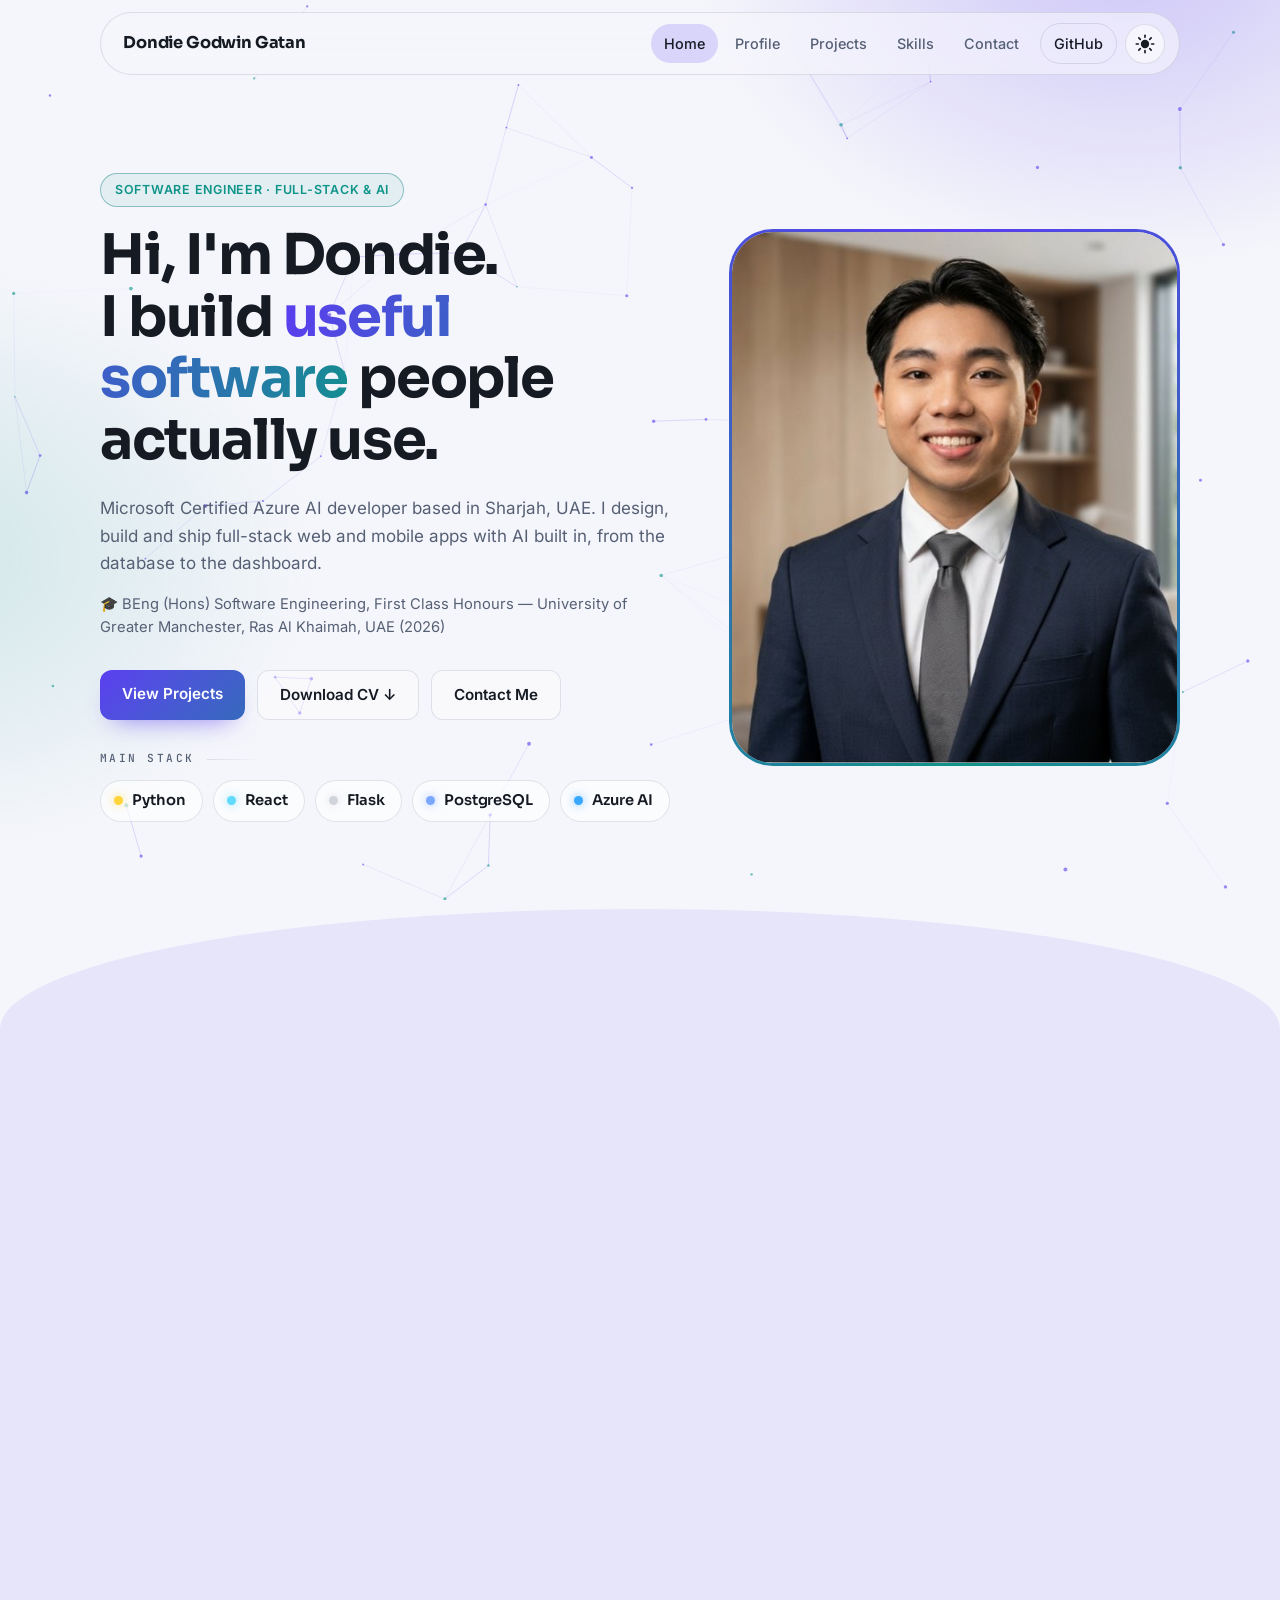
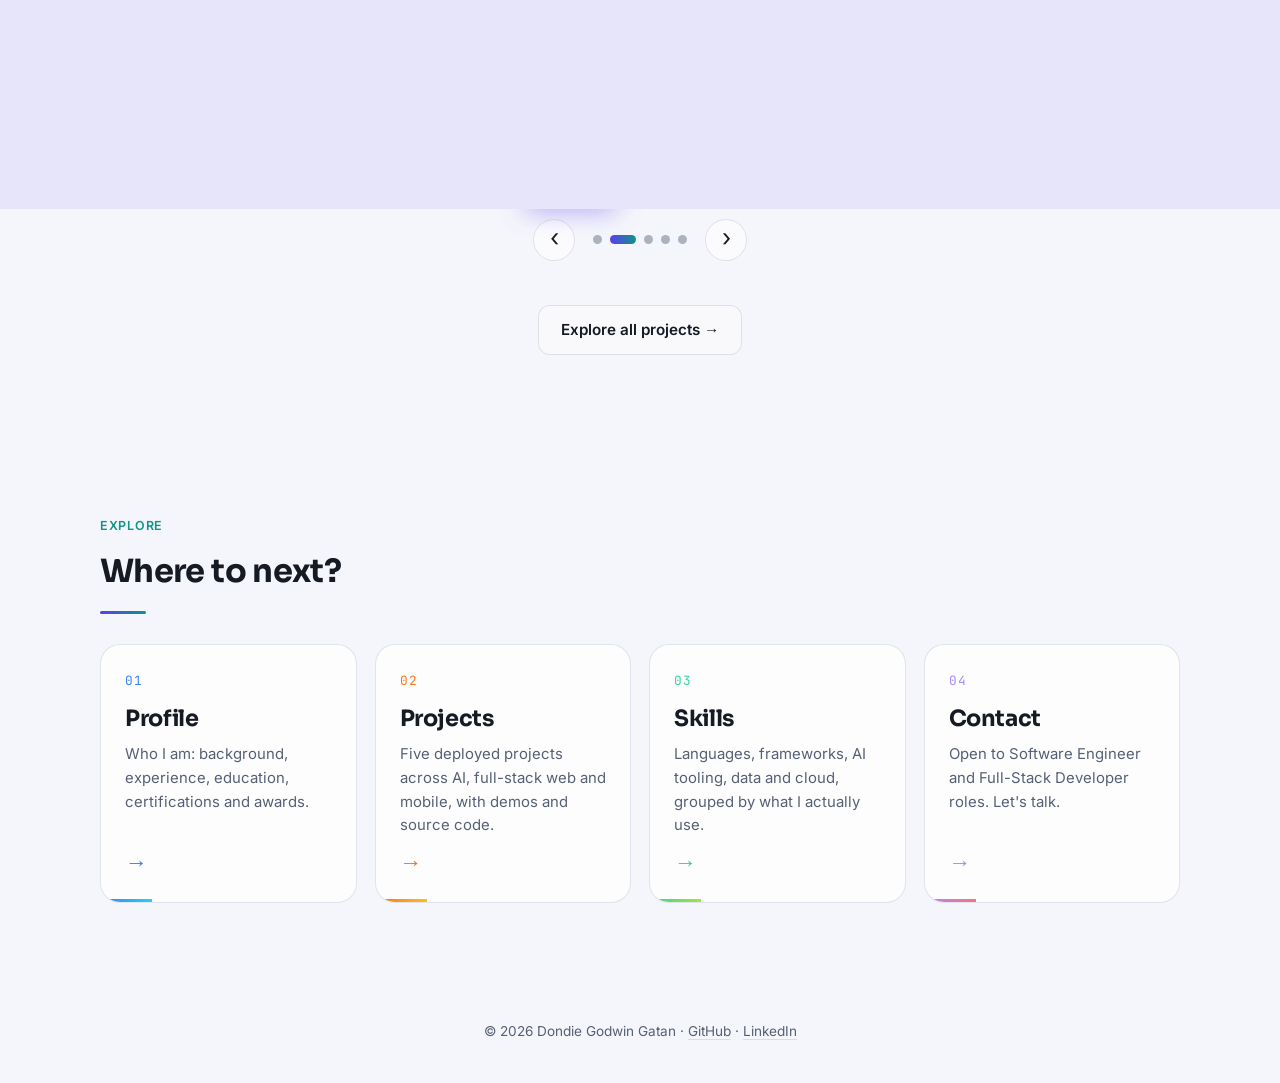
==== index.html @ b94d2c30 "Refresh the Floss Clinic card for the redesigned app New 10-shot gallery, cover and demo video from " ====
<!DOCTYPE html>
<html lang="en">
<head>
<meta charset="UTF-8">
<meta name="viewport" content="width=device-width, initial-scale=1.0">
<title>Dondie Godwin Gatan — Portfolio</title>
<meta name="description" content="Software engineering portfolio of Dondie Godwin Gatan — full-stack development and applied AI projects (Flask, React, Azure AI).">
<meta property="og:title" content="Dondie Godwin Gatan — Portfolio">
<meta property="og:description" content="Software engineering portfolio of Dondie Godwin Gatan — full-stack development and applied AI projects (Flask, React, Azure AI).">
<meta property="og:type" content="website">
<meta property="og:url" content="https://dondiegatan.github.io/dondiegatan-portfolio/">
<meta property="og:image" content="https://dondiegatan.github.io/dondiegatan-portfolio/assets/og-image.png?v=2">
<meta property="og:image:width" content="1200">
<meta property="og:image:height" content="630">
<meta name="twitter:card" content="summary_large_image">
<meta name="twitter:title" content="Dondie Godwin Gatan — Portfolio">
<meta name="twitter:description" content="Software engineering portfolio of Dondie Godwin Gatan — full-stack development and applied AI projects (Flask, React, Azure AI).">
<meta name="twitter:image" content="https://dondiegatan.github.io/dondiegatan-portfolio/assets/og-image.png?v=2">
<script>(function(){var d=document.documentElement,t=null;try{t=localStorage.getItem('theme')}catch(e){}if(t!=='light'&&t!=='dark')t=null;if(t)d.setAttribute('data-theme',t);d.setAttribute('data-theme-effective',t||(window.matchMedia&&matchMedia('(prefers-color-scheme: light)').matches?'light':'dark'))})();</script>
<link rel="icon" href="data:image/svg+xml,<svg xmlns=%22http://www.w3.org/2000/svg%22 viewBox=%220 0 100 100%22><text y=%22.9em%22 font-size=%2290%22>👨‍💻</text></svg>">
<link rel="preload" href="assets/fonts/sora.woff2" as="font" type="font/woff2" crossorigin>
<link rel="preload" href="assets/fonts/inter.woff2" as="font" type="font/woff2" crossorigin>
<link rel="stylesheet" href="style.css">
<noscript><style>.loader,.curtain{display:none!important}.rise,.reveal{opacity:1!important;transform:none!important}</style></noscript>
</head>
<body data-page="home">
<a class="skip" href="#main">Skip to content</a>
<div class="loader" data-style="strips" aria-hidden="true"><div class="loader-panels"><i style="--d:0"></i><i style="--d:1"></i><i style="--d:2"></i><i style="--d:3"></i><i style="--d:4"></i><i style="--d:5"></i></div><div class="loader-inner"><svg class="loader-mark" viewBox="0 0 120 120" aria-hidden="true"><circle class="ring" cx="60" cy="60" r="52"/><circle class="ring2" cx="60" cy="60" r="40"/><text x="60" y="72" text-anchor="middle">DG</text></svg><div class="loader-label">Welcome</div><div class="loader-bar"><i></i></div></div></div>
<div class="curtain" aria-hidden="true"></div>
<canvas id="bg" aria-hidden="true"></canvas>
<div class="bg-glow" aria-hidden="true"></div>
<div class="spotlight" aria-hidden="true"></div>
<div class="scroll-progress" id="scrollProgress"></div>

<header class="nav">
  <div class="nav-inner">
    <a href="index.html" class="nav-brand">Dondie Godwin Gatan</a>
    <nav class="nav-links" aria-label="Main">
      <a href="index.html" aria-current="page">Home</a>
      <a href="about.html">Profile</a>
      <a href="projects.html">Projects</a>
      <a href="skills.html">Skills</a>
      <a href="contact.html">Contact</a>
      <a href="https://github.com/DondieGatan" target="_blank" rel="noopener" class="nav-cta">GitHub</a>
    </nav>
    <button class="theme-toggle" id="themeToggle" type="button" aria-label="Switch to light theme" title="Switch theme">
      <svg viewBox="0 0 24 24" aria-hidden="true" focusable="false">
        <defs><mask id="tgMask"><rect width="24" height="24" fill="#fff"/><circle class="bite" cx="17.5" cy="6.5" r="6" fill="#000"/></mask></defs>
        <circle class="core" cx="12" cy="12" r="5" fill="currentColor" mask="url(#tgMask)"/>
        <g class="rays" stroke="currentColor" stroke-width="2" stroke-linecap="round">
          <line x1="12" y1="1.5" x2="12" y2="4" transform="rotate(0 12 12)"/><line x1="12" y1="1.5" x2="12" y2="4" transform="rotate(45 12 12)"/>
          <line x1="12" y1="1.5" x2="12" y2="4" transform="rotate(90 12 12)"/><line x1="12" y1="1.5" x2="12" y2="4" transform="rotate(135 12 12)"/>
          <line x1="12" y1="1.5" x2="12" y2="4" transform="rotate(180 12 12)"/><line x1="12" y1="1.5" x2="12" y2="4" transform="rotate(225 12 12)"/>
          <line x1="12" y1="1.5" x2="12" y2="4" transform="rotate(270 12 12)"/><line x1="12" y1="1.5" x2="12" y2="4" transform="rotate(315 12 12)"/>
        </g>
      </svg>
    </button>
  </div>
</header>

<main id="main">
  <section class="hero">
    <div class="hero-inner hero-grid">
      <div class="hero-copy">
        <p class="eyebrow rise" style="--i:0">Software Engineer · Full-Stack &amp; AI</p>
        <h1 class="rise" style="--i:1">Hi, I'm Dondie.<br>I build <span class="grad">useful software</span> people actually use.</h1>
        <p class="hero-sub rise" style="--i:2">
          Microsoft Certified Azure AI developer based in Sharjah, UAE. I design, build and ship
          full-stack web and mobile apps with AI built in, from the database to the dashboard.
        </p>
        <p class="hero-education rise" style="--i:3">🎓 BEng (Hons) Software Engineering, First Class Honours — University of Greater Manchester, Ras Al Khaimah, UAE (2026)</p>
        <div class="hero-actions rise" style="--i:4">
          <a href="projects.html" class="btn btn-primary">View Projects</a>
          <a href="assets/Dondie_Godwin_Gatan_CV.pdf" target="_blank" rel="noopener" class="btn btn-ghost">Download CV ↓</a>
          <a href="contact.html" class="btn btn-ghost">Contact Me</a>
        </div>
        <div class="stack-block rise" style="--i:5">
          <p class="stack-kicker">Main stack</p>
          <ul class="stack-line" aria-label="Main technologies">
            <li style="--dot:#ffd43b"><i aria-hidden="true"></i>Python</li>
            <li style="--dot:#61dafb"><i aria-hidden="true"></i>React</li>
            <li style="--dot:#d1d5db"><i aria-hidden="true"></i>Flask</li>
            <li style="--dot:#7aa7ff"><i aria-hidden="true"></i>PostgreSQL</li>
            <li style="--dot:#38a8ff"><i aria-hidden="true"></i>Azure AI</li>
          </ul>
        </div>
      </div>

      <div class="portrait rise" style="--i:2">
        <div class="portrait-ring" aria-hidden="true"></div>
        <div class="portrait-photo"><img src="assets/profile.jpg" alt="Portrait of Dondie Godwin Gatan" width="600" height="600" decoding="async" fetchpriority="high"></div>
      </div>
    </div>
  </section>

  <section class="showcase" aria-labelledby="showcase-h">
    <div class="showcase-head">
      <p class="section-eyebrow reveal">Selected work</p>
      <h2 class="showcase-title reveal" id="showcase-h">Five deployed projects. <span class="grad">Real data, real deploys.</span></h2>
      <p class="showcase-sub reveal">Drag or swipe through them. Mori Matcha and Floss Clinic are live; the others have demo videos while their free hosting resets (back around November 1).</p>
    </div>

    <div class="carousel reveal" id="carousel" role="region" aria-roledescription="carousel" aria-label="Featured projects">
      <div class="car-stage" tabindex="0" aria-label="Project carousel. Use the left and right arrow keys, or drag, to change project.">
        <a class="slide" href="projects.html#floss-clinic" data-id="floss-clinic" data-title="Floss Clinic" data-sub="Dental clinic platform with real conflict-safe booking, a grounded RAG chatbot and an AI booking assistant" data-live="https://floss-beta.vercel.app" draggable="false" aria-label="Floss Clinic">
          <img class="fimg" src="assets/covers/floss-clinic-760.webp" srcset="assets/covers/floss-clinic-760.webp 760w, assets/covers/floss-clinic.webp 1200w" sizes="(max-width: 640px) 84vw, (max-width: 900px) 520px, 640px" alt="Floss Clinic project cover" width="1200" height="750" draggable="false" loading="eager">
        </a>
        <a class="slide" href="projects.html#mori-matcha" data-id="mori-matcha" data-title="Mori Matcha" data-sub="Live cafe website with a real ordering and admin backend" data-live="https://mori-matcha-inky.vercel.app" draggable="false" aria-label="Mori Matcha">
          <img class="fimg" src="assets/covers/mori-matcha-760.webp" srcset="assets/covers/mori-matcha-760.webp 760w, assets/covers/mori-matcha.webp 1200w" sizes="(max-width: 640px) 84vw, (max-width: 900px) 520px, 640px" alt="Mori Matcha project cover" width="1200" height="750" draggable="false" loading="eager">
        </a>
        <a class="slide" href="projects.html#resume-analyser" data-id="resume-analyser" data-paused="1" data-title="Smart Resume Analyser" data-sub="AI-assisted resume scoring, feedback, and job-matching platform" data-live="https://smart-resume-analyser-z09z.onrender.com" draggable="false" aria-label="Smart Resume Analyser">
          <img class="fimg" src="assets/covers/resume-analyser-760.webp" srcset="assets/covers/resume-analyser-760.webp 760w, assets/covers/resume-analyser.webp 1200w" sizes="(max-width: 640px) 84vw, (max-width: 900px) 520px, 640px" alt="Smart Resume Analyser project cover" width="1200" height="750" draggable="false" loading="eager">
        </a>
        <a class="slide" href="projects.html#library-management" data-id="library-management" data-paused="1" data-title="Library Management System" data-sub="Role-based library app with auth, search, and CI-tested code" data-live="https://library-management-system-s4ys.onrender.com" draggable="false" aria-label="Library Management System">
          <img class="fimg" src="assets/covers/library-management-760.webp" srcset="assets/covers/library-management-760.webp 760w, assets/covers/library-management.webp 1200w" sizes="(max-width: 640px) 84vw, (max-width: 900px) 520px, 640px" alt="Library Management System project cover" width="1200" height="750" draggable="false" loading="lazy">
        </a>
        <a class="slide" href="projects.html#expense-tracker" data-id="expense-tracker" data-paused="1" data-title="Expense Tracker" data-sub="Flask REST API + React Native (TypeScript) app, deployed to Android and the web" data-live="https://expense-tracker-web-rosy.vercel.app" draggable="false" aria-label="Expense Tracker">
          <img class="fimg" src="assets/covers/expense-tracker-760.webp" srcset="assets/covers/expense-tracker-760.webp 760w, assets/covers/expense-tracker.webp 1200w" sizes="(max-width: 640px) 84vw, (max-width: 900px) 520px, 640px" alt="Expense Tracker project cover" width="1200" height="750" draggable="false" loading="lazy">
        </a>
      </div>
      <div class="car-caption" aria-live="polite">
        <p class="cap-live"><i class="dot" aria-hidden="true"></i>Live project</p>
        <h3 class="cap-title">Mori Matcha</h3>
        <p class="cap-sub"></p>
        <div class="cap-actions">
          <a class="btn btn-primary btn-small cap-demo" href="#" target="_blank" rel="noopener">Live Demo ↗</a>
          <a class="btn btn-small cap-more" href="projects.html">Project details</a>
        </div>
      </div>
      <div class="car-ctl">
        <button class="car-btn car-prev" type="button" aria-label="Previous project">‹</button>
        <div class="car-dots">
          <button class="car-dot" type="button" aria-label="Show Floss Clinic"></button>
          <button class="car-dot" type="button" aria-label="Show Mori Matcha"></button>
          <button class="car-dot" type="button" aria-label="Show Smart Resume Analyser"></button>
          <button class="car-dot" type="button" aria-label="Show Library Management System"></button>
          <button class="car-dot" type="button" aria-label="Show Expense Tracker"></button>
        </div>
        <button class="car-btn car-next" type="button" aria-label="Next project">›</button>
      </div>
    </div>

    <div class="showcase-cta reveal"><a href="projects.html" class="btn btn-ghost">Explore all projects →</a></div>
  </section>

  <section class="section">
    <div class="section-inner">
      <p class="section-eyebrow reveal">Explore</p>
      <h2 class="section-title reveal">Where to next?</h2>
      <div class="explore-grid">
        <a class="explore-card reveal" href="about.html" style="--c1:#3b82f6;--c2:#22d3ee">
          <span class="explore-no">01</span>
          <h3>Profile</h3>
          <p>Who I am: background, experience, education, certifications and awards.</p>
          <span class="explore-arrow" aria-hidden="true">→</span>
        </a>
        <a class="explore-card reveal" href="projects.html" style="--c1:#f97316;--c2:#fbbf24">
          <span class="explore-no">02</span>
          <h3>Projects</h3>
          <p>Five deployed projects across AI, full-stack web and mobile, with demos and source code.</p>
          <span class="explore-arrow" aria-hidden="true">→</span>
        </a>
        <a class="explore-card reveal" href="skills.html" style="--c1:#34d399;--c2:#a3e635">
          <span class="explore-no">03</span>
          <h3>Skills</h3>
          <p>Languages, frameworks, AI tooling, data and cloud, grouped by what I actually use.</p>
          <span class="explore-arrow" aria-hidden="true">→</span>
        </a>
        <a class="explore-card reveal" href="contact.html" style="--c1:#a78bfa;--c2:#fb7185">
          <span class="explore-no">04</span>
          <h3>Contact</h3>
          <p>Open to Software Engineer and Full-Stack Developer roles. Let's talk.</p>
          <span class="explore-arrow" aria-hidden="true">→</span>
        </a>
      </div>
    </div>
  </section>
</main>

<footer class="footer">
  <p>&copy; 2026 Dondie Godwin Gatan &middot; <a href="https://github.com/DondieGatan" target="_blank" rel="noopener">GitHub</a> &middot; <a href="https://www.linkedin.com/in/dondie-godwin-gatan" target="_blank" rel="noopener">LinkedIn</a></p>
</footer>
<div class="toast" id="toast" role="status" aria-live="polite"></div>
<script src="site.js" defer></script>
</body>
</html>
---- style.css ----
/* Self-hosted fonts (Latin subset, variable weights): no render-blocking third-party request */
@font-face {
  font-family: 'Inter';
  font-style: normal;
  font-weight: 400 700;
  font-display: swap;
  src: url('assets/fonts/inter.woff2') format('woff2');
  unicode-range: U+0000-00FF, U+0131, U+0152-0153, U+02BB-02BC, U+02C6, U+02DA, U+02DC, U+0304, U+0308, U+0329, U+2000-206F, U+20AC, U+2122, U+2191, U+2193, U+2212, U+2215, U+FEFF, U+FFFD;
}
@font-face {
  font-family: 'JetBrains Mono';
  font-style: normal;
  font-weight: 400 700;
  font-display: swap;
  src: url('assets/fonts/jetbrains-mono.woff2') format('woff2');
  unicode-range: U+0000-00FF, U+0131, U+0152-0153, U+02BB-02BC, U+02C6, U+02DA, U+02DC, U+0304, U+0308, U+0329, U+2000-206F, U+20AC, U+2122, U+2191, U+2193, U+2212, U+2215, U+FEFF, U+FFFD;
}
@font-face {
  font-family: 'Playfair Display';
  font-style: italic;
  font-weight: 500 600;
  font-display: swap;
  src: url('assets/fonts/playfair-italic.woff2') format('woff2');
  unicode-range: U+0000-00FF, U+0131, U+0152-0153, U+02BB-02BC, U+02C6, U+02DA, U+02DC, U+0304, U+0308, U+0329, U+2000-206F, U+20AC, U+2122, U+2191, U+2193, U+2212, U+2215, U+FEFF, U+FFFD;
}
@font-face {
  font-family: 'Playfair Display';
  font-style: normal;
  font-weight: 500 600;
  font-display: swap;
  src: url('assets/fonts/playfair.woff2') format('woff2');
  unicode-range: U+0000-00FF, U+0131, U+0152-0153, U+02BB-02BC, U+02C6, U+02DA, U+02DC, U+0304, U+0308, U+0329, U+2000-206F, U+20AC, U+2122, U+2191, U+2193, U+2212, U+2215, U+FEFF, U+FFFD;
}
@font-face {
  font-family: 'Sora';
  font-style: normal;
  font-weight: 600 800;
  font-display: swap;
  src: url('assets/fonts/sora.woff2') format('woff2');
  unicode-range: U+0000-00FF, U+0131, U+0152-0153, U+02BB-02BC, U+02C6, U+02DA, U+02DC, U+0304, U+0308, U+0329, U+2000-206F, U+20AC, U+2122, U+2191, U+2193, U+2212, U+2215, U+FEFF, U+FFFD;
}

/* =========================================================
   Base tokens (each page overrides the accent via body[data-page])
   ========================================================= */
:root {
  --bg: #080b12;
  --bg-alt: #0c111b;
  --surface: rgba(18, 24, 36, 0.72);
  --surface-solid: #121824;
  --border: rgba(120, 140, 180, 0.18);
  --text: #eaeef7;
  --text-muted: #9aa6bd;
  --accent: #7c6cf6;
  --accent-2: #4fd1c5;
  --radius: 18px;
  --max-width: 1080px;
  --font-body: 'Inter', -apple-system, BlinkMacSystemFont, "Segoe UI", Roboto, Helvetica, Arial, sans-serif;
  --font-heading: 'Sora', var(--font-body);
  --font-serif: 'Playfair Display', Georgia, 'Times New Roman', serif;
  --font-mono: 'JetBrains Mono', ui-monospace, SFMono-Regular, Menlo, Consolas, monospace;
  --shadow-color: rgba(4, 6, 12, 0.6);
  --shadow-sm: 0 8px 20px -12px var(--shadow-color);
  --shadow-lg: 0 28px 56px -28px var(--shadow-color);
  --mx: 50vw;
  --my: 30vh;
  --loader-bg: color-mix(in srgb, var(--accent) 9%, var(--bg));
}

/* Light theme: follows the system unless the visitor picked a theme with the toggle */
@media (prefers-color-scheme: light) {
  :root:not([data-theme="dark"]) {
    --bg: #f5f6fb;
    --bg-alt: #ffffff;
    --surface: rgba(255, 255, 255, 0.78);
    --surface-solid: #ffffff;
    --border: rgba(60, 70, 110, 0.14);
    --text: #161a23;
    --text-muted: #566075;
    --accent: #5b3df0;
    --accent-2: #0e9488;
    --shadow-color: rgba(30, 34, 70, 0.16);
  }
}
:root[data-theme="light"] {
  --bg: #f5f6fb;
  --bg-alt: #ffffff;
  --surface: rgba(255, 255, 255, 0.78);
  --surface-solid: #ffffff;
  --border: rgba(60, 70, 110, 0.14);
  --text: #161a23;
  --text-muted: #566075;
  --accent: #5b3df0;
  --accent-2: #0e9488;
  --shadow-color: rgba(30, 34, 70, 0.16);
}
:root[data-theme="dark"] { color-scheme: dark; }
:root[data-theme="light"] { color-scheme: light; }

/* ---- Page themes: every page has its own palette ---- */
body[data-page="home"] { --accent: #7c6cf6; --accent-2: #4fd1c5; }

body[data-page="profile"] { --bg: #060a14; --bg-alt: #0a1020; --surface-solid: #0e1626; --accent: #3b82f6; --accent-2: #22d3ee; }
body[data-page="projects"] { --bg: #0d0906; --bg-alt: #140e09; --surface-solid: #1c140d; --surface: rgba(32, 22, 14, 0.74); --accent: #f97316; --accent-2: #fbbf24; }
body[data-page="skills"] { --bg: #06110e; --bg-alt: #09160f; --surface-solid: #0c1a14; --accent: #34d399; --accent-2: #a3e635; }
body[data-page="contact"] { --bg: #0c0a15; --bg-alt: #110d1d; --surface-solid: #161024; --accent: #a78bfa; --accent-2: #fb7185; }

@media (prefers-color-scheme: light) {
  :root:not([data-theme="dark"]) body[data-page="home"] { --accent: #5b3df0; --accent-2: #0e9488; }
  :root:not([data-theme="dark"]) body[data-page="profile"] { --bg: #f2f6fd; --bg-alt: #ffffff; --surface: rgba(255, 255, 255, 0.78); --surface-solid: #ffffff; --accent: #2563eb; --accent-2: #0891b2; }
  :root:not([data-theme="dark"]) body[data-page="projects"] { --bg: #fff8f1; --bg-alt: #ffffff; --surface: rgba(255, 255, 255, 0.78); --surface-solid: #ffffff; --accent: #ea580c; --accent-2: #d97706; }
  :root:not([data-theme="dark"]) body[data-page="skills"] { --bg: #f1faf5; --bg-alt: #ffffff; --surface: rgba(255, 255, 255, 0.78); --surface-solid: #ffffff; --accent: #059669; --accent-2: #65a30d; }
  :root:not([data-theme="dark"]) body[data-page="contact"] { --bg: #f7f4fd; --bg-alt: #ffffff; --surface: rgba(255, 255, 255, 0.78); --surface-solid: #ffffff; --accent: #7c3aed; --accent-2: #e11d48; }
}
:root[data-theme="light"] body[data-page="home"] { --accent: #5b3df0; --accent-2: #0e9488; }
:root[data-theme="light"] body[data-page="profile"] { --bg: #f2f6fd; --bg-alt: #ffffff; --surface: rgba(255, 255, 255, 0.78); --surface-solid: #ffffff; --accent: #2563eb; --accent-2: #0891b2; }
:root[data-theme="light"] body[data-page="projects"] { --bg: #fff8f1; --bg-alt: #ffffff; --surface: rgba(255, 255, 255, 0.78); --surface-solid: #ffffff; --accent: #ea580c; --accent-2: #d97706; }
:root[data-theme="light"] body[data-page="skills"] { --bg: #f1faf5; --bg-alt: #ffffff; --surface: rgba(255, 255, 255, 0.78); --surface-solid: #ffffff; --accent: #059669; --accent-2: #65a30d; }
:root[data-theme="light"] body[data-page="contact"] { --bg: #f7f4fd; --bg-alt: #ffffff; --surface: rgba(255, 255, 255, 0.78); --surface-solid: #ffffff; --accent: #7c3aed; --accent-2: #e11d48; }

* { box-sizing: border-box; }
html { scroll-behavior: smooth; scroll-padding-top: 90px; }

body {
  margin: 0;
  background: var(--bg);
  color: var(--text);
  font-family: var(--font-body);
  line-height: 1.6;
  overflow-x: hidden;
}

h1, h2, h3, h4, .nav-brand { font-family: var(--font-heading); }
a { color: inherit; }
img { max-width: 100%; display: block; }
::selection { background: color-mix(in srgb, var(--accent) 40%, transparent); }
:focus-visible { outline: 2px solid var(--accent-2); outline-offset: 3px; border-radius: 6px; }

.sr-only { position: absolute; width: 1px; height: 1px; margin: -1px; padding: 0; overflow: hidden; clip: rect(0, 0, 0, 0); white-space: nowrap; border: 0; }

.skip {
  position: fixed; left: 12px; top: -60px; z-index: 200;
  padding: 8px 14px; border-radius: 8px; background: var(--accent); color: #fff; text-decoration: none;
  transition: top 0.2s ease;
}
.skip:focus { top: 12px; }

/* =========================================================
   Loading animation (pure CSS, auto-hides even without JS)
   ========================================================= */
.loader { position: fixed; inset: 0; z-index: 100; pointer-events: none; animation: loaderGone 0s linear 1.9s forwards; }
@keyframes loaderGone { to { visibility: hidden; } }

.loader-inner {
  position: absolute; inset: 0; z-index: 3;
  display: flex; flex-direction: column; align-items: center; justify-content: center; gap: 20px;
  animation: innerOut 0.3s ease 0.75s forwards;
}
@keyframes innerOut { to { opacity: 0; transform: scale(0.92); } }

.loader-mark { width: 104px; height: 104px; overflow: visible; }
.loader-mark circle { fill: none; stroke-linecap: round; }
.loader-mark .ring { stroke: var(--accent); stroke-width: 3; stroke-dasharray: 327; stroke-dashoffset: 327; transform-origin: 60px 60px; transform: rotate(-90deg); animation: ringDraw 0.7s cubic-bezier(.6, .1, .2, 1) 0.05s forwards; }
.loader-mark .ring2 { stroke: var(--accent-2); stroke-width: 2; opacity: 0.8; stroke-dasharray: 251; stroke-dashoffset: -251; transform-origin: 60px 60px; transform: rotate(-90deg); animation: ringDraw2 0.75s cubic-bezier(.6, .1, .2, 1) 0.1s forwards; }
.loader-mark text { fill: var(--text); font-family: var(--font-heading); font-weight: 700; font-size: 34px; letter-spacing: 0.02em; opacity: 0; animation: markIn 0.4s ease 0.25s forwards; }
@keyframes ringDraw { to { stroke-dashoffset: 0; } }
@keyframes ringDraw2 { to { stroke-dashoffset: 0; } }
@keyframes markIn { from { opacity: 0; transform: translateY(6px); } to { opacity: 1; transform: none; } }

.loader-label { font-weight: 600; font-size: 0.78rem; letter-spacing: 0.34em; text-transform: uppercase; color: var(--text-muted); opacity: 0; animation: markIn 0.4s ease 0.3s forwards; }
.loader-bar { width: 170px; height: 2px; border-radius: 2px; background: var(--border); overflow: hidden; }
.loader-bar i { display: block; height: 100%; width: 0; background: linear-gradient(90deg, var(--accent), var(--accent-2)); animation: barFill 0.7s cubic-bezier(.5, 0, .2, 1) 0.05s forwards; }
@keyframes barFill { to { width: 100%; } }

.loader-panels { position: absolute; inset: 0; display: flex; }
.loader-panels i { flex: 1; margin-right: -1px; background: var(--loader-bg); animation: stripUp 0.7s cubic-bezier(.7, 0, .2, 1) forwards; animation-delay: calc(0.75s + var(--d, 0) * 75ms); }
@keyframes stripUp { to { transform: translateY(-101%); } }

/* Home: strips lift from left to right */
/* Skills: strips lift from the centre outward (delays set in markup) */
/* Projects: horizontal shutters sliding in alternating directions */
.loader[data-style="shutters"] .loader-panels { flex-direction: column; }
.loader[data-style="shutters"] .loader-panels i { margin: 0 0 -1px; animation-name: shutterL; }
.loader[data-style="shutters"] .loader-panels i:nth-child(even) { animation-name: shutterR; }
@keyframes shutterL { to { transform: translateX(-101%); } }
@keyframes shutterR { to { transform: translateX(101%); } }

/* Profile: iris closing to the centre */
.loader-iris { position: absolute; inset: 0; background: var(--loader-bg); animation: iris 0.8s cubic-bezier(.7, 0, .2, 1) 0.75s forwards; }
@keyframes iris { from { clip-path: circle(150% at 50% 50%); } to { clip-path: circle(0% at 50% 50%); } }

/* Contact: curved curtain rising up */
.loader-curtain { position: absolute; inset: -6% 0 0 0; background: var(--loader-bg); border-radius: 0 0 50% 50% / 0 0 150px 150px; animation: curtainUp 0.8s cubic-bezier(.7, 0, .2, 1) 0.75s forwards; }
@keyframes curtainUp { to { transform: translateY(-125%); } }

/* Curtain used when leaving a page */
.curtain {
  position: fixed; inset: 0; z-index: 90; pointer-events: none;
  background: var(--loader-bg);
  transform: translateY(101%);
  transition: transform 0.45s cubic-bezier(.7, 0, .2, 1);
  border-radius: 50% 50% 0 0 / 120px 120px 0 0;
}
html.leaving .curtain { transform: none; pointer-events: all; border-radius: 0; }

/* Content entrance: begins once the loader has opened */
.rise { opacity: 0; transform: translateY(24px); }
html.loaded .rise { animation: rise 0.85s cubic-bezier(.2, .7, .2, 1) both; animation-delay: calc(var(--i, 0) * 90ms); }
@keyframes rise { from { opacity: 0; transform: translateY(24px); } to { opacity: 1; transform: none; } }

/* =========================================================
   Background layers
   ========================================================= */
#bg { position: fixed; inset: 0; width: 100%; height: 100%; z-index: 0; pointer-events: none; }

.bg-glow {
  position: fixed; inset: 0; z-index: 0; pointer-events: none;
  background:
    radial-gradient(620px 460px at 88% -6%, color-mix(in srgb, var(--accent) 26%, transparent), transparent 70%),
    radial-gradient(560px 420px at -6% 62%, color-mix(in srgb, var(--accent-2) 16%, transparent), transparent 70%);
  animation: drift 18s ease-in-out infinite alternate;
}
@keyframes drift { from { transform: translate3d(0, 0, 0) scale(1); } to { transform: translate3d(-24px, 18px, 0) scale(1.06); } }

/* Profile: slow aurora blobs instead of particles */
body[data-page="profile"] .bg-glow { animation: none; background: none; overflow: hidden; }
body[data-page="profile"] .bg-glow::before,
body[data-page="profile"] .bg-glow::after {
  content: ""; position: absolute; border-radius: 50%; filter: blur(70px); opacity: 0.55;
}
body[data-page="profile"] .bg-glow::before { width: 520px; height: 520px; left: -120px; top: 8%; background: color-mix(in srgb, var(--accent) 55%, transparent); animation: aurora1 20s ease-in-out infinite alternate; }
body[data-page="profile"] .bg-glow::after { width: 460px; height: 460px; right: -100px; top: 38%; background: color-mix(in srgb, var(--accent-2) 42%, transparent); animation: aurora2 24s ease-in-out infinite alternate; }
@keyframes aurora1 { from { transform: translate(0, 0) scale(1); } to { transform: translate(160px, 120px) scale(1.18); } }
@keyframes aurora2 { from { transform: translate(0, 0) scale(1); } to { transform: translate(-180px, -90px) scale(1.12); } }

.spotlight {
  position: fixed; inset: 0; z-index: 0; pointer-events: none; opacity: 0; transition: opacity 0.5s ease;
  background: radial-gradient(420px circle at var(--mx) var(--my), color-mix(in srgb, var(--accent) 16%, transparent), transparent 65%);
}
.has-pointer .spotlight { opacity: 1; }

.nav, main, .footer { position: relative; z-index: 1; }

.scroll-progress { position: fixed; top: 0; left: 0; height: 3px; width: 0%; background: linear-gradient(90deg, var(--accent), var(--accent-2)); z-index: 50; }

/* =========================================================
   Nav
   ========================================================= */
.nav { position: sticky; top: 12px; z-index: 20; padding: 0 16px; }

.nav-inner {
  max-width: var(--max-width); margin: 0 auto; padding: 10px 14px 10px 22px;
  display: flex; align-items: center; justify-content: space-between;
  border: 1px solid var(--border); border-radius: 999px;
  background: color-mix(in srgb, var(--bg) 62%, transparent);
  backdrop-filter: blur(14px) saturate(140%); -webkit-backdrop-filter: blur(14px) saturate(140%);
  transition: box-shadow 0.25s ease, border-color 0.25s ease;
}
.nav.scrolled .nav-inner { box-shadow: var(--shadow-sm); border-color: color-mix(in srgb, var(--accent) 28%, var(--border)); }
.nav-brand { font-weight: 700; text-decoration: none; font-size: 1.02rem; letter-spacing: -0.01em; }
.nav-links { display: flex; align-items: center; gap: 4px; margin-left: auto; }
.nav-links a {
  position: relative; text-decoration: none; color: var(--text-muted);
  font-size: 0.9rem; font-weight: 500; padding: 8px 13px; border-radius: 999px;
  transition: color 0.2s ease, background 0.2s ease;
}
.nav-links a:hover { color: var(--text); background: color-mix(in srgb, var(--accent) 12%, transparent); }
.nav-links a[aria-current="page"] { color: var(--text); background: color-mix(in srgb, var(--accent) 18%, transparent); }
.nav-links a.nav-cta { margin-left: 4px; border: 1px solid var(--border); color: var(--text); }
.nav-links a.nav-cta:hover { border-color: var(--accent); }

/* =========================================================
   Shared components
   ========================================================= */
.section { padding: 84px 24px; }
.section-alt { background: color-mix(in srgb, var(--bg-alt) 55%, transparent); border-top: 1px solid var(--border); border-bottom: 1px solid var(--border); }
.section-inner { max-width: var(--max-width); margin: 0 auto; }
.page-head { padding: 96px 24px 36px; }

.eyebrow {
  display: inline-block; color: var(--accent-2); font-weight: 600; letter-spacing: 0.06em; text-transform: uppercase;
  font-size: 0.78rem; margin: 0 0 18px; padding: 6px 14px;
  border: 1px solid color-mix(in srgb, var(--accent-2) 35%, var(--border)); border-radius: 999px;
  background: color-mix(in srgb, var(--accent-2) 8%, transparent);
}
.section-eyebrow { color: var(--accent-2); font-weight: 600; letter-spacing: 0.06em; text-transform: uppercase; font-size: 0.78rem; margin: 0 0 10px; }
.section-title { position: relative; font-size: clamp(1.5rem, 3vw, 2rem); letter-spacing: -0.02em; margin: 0 0 30px; padding-bottom: 16px; }
.section-title::after { content: ""; position: absolute; left: 0; bottom: 0; width: 46px; height: 3px; border-radius: 999px; background: linear-gradient(90deg, var(--accent), var(--accent-2)); transition: width 0.4s ease; }
.section-inner:hover .section-title::after { width: 84px; }

.page-title { font-size: clamp(2.3rem, 6vw, 4.2rem); line-height: 1.05; letter-spacing: -0.03em; margin: 0 0 18px; }
.page-lede { color: var(--text-muted); font-size: 1.1rem; max-width: 620px; margin: 0; }

.grad { background: linear-gradient(100deg, var(--accent), var(--accent-2), var(--accent)); background-size: 220% 100%; -webkit-background-clip: text; background-clip: text; color: transparent; animation: sheen 7s linear infinite; }
@keyframes sheen { to { background-position: -220% 0; } }

/* Scroll-reveal */
.reveal { opacity: 0; transform: translateY(26px); transition: opacity 0.7s ease, transform 0.7s cubic-bezier(.2, .7, .2, 1); }
.reveal.is-visible { opacity: 1; transform: none; }

/* Buttons */
.btn {
  position: relative; overflow: hidden; display: inline-block; padding: 12px 22px; border-radius: 12px;
  font-weight: 600; font-size: 0.95rem; text-decoration: none; cursor: pointer; font-family: inherit;
  transition: transform 0.2s ease, box-shadow 0.25s ease, border-color 0.2s ease, background 0.2s ease;
}
.btn::after { content: ""; position: absolute; top: 0; left: -70%; width: 45%; height: 100%; background: linear-gradient(100deg, transparent, rgba(255, 255, 255, 0.28), transparent); transform: skewX(-20deg); transition: left 0.6s ease; pointer-events: none; }
.btn:hover::after { left: 130%; }
.btn:hover { transform: translateY(-2px); }
.btn:active { transform: translateY(0); }
.btn-primary { background: linear-gradient(135deg, var(--accent), color-mix(in srgb, var(--accent) 50%, var(--accent-2))); color: #fff !important; border: 0; box-shadow: 0 12px 26px -14px color-mix(in srgb, var(--accent) 75%, transparent); }
.btn-primary:hover { box-shadow: 0 16px 34px -12px color-mix(in srgb, var(--accent) 90%, transparent); }
.btn-ghost { border: 1px solid var(--border); color: var(--text) !important; background: color-mix(in srgb, var(--surface-solid) 40%, transparent); }
.btn-ghost:hover { border-color: var(--accent); background: color-mix(in srgb, var(--accent) 10%, transparent); }
.btn-small { padding: 8px 16px; font-size: 0.85rem; border: 1px solid var(--border); color: var(--text) !important; border-radius: 10px; }
.btn-small:hover { border-color: var(--accent); }
.btn-small.btn-primary { border-color: transparent; }

/* Glow-on-hover surfaces */
.project, .skill-group, .stat, .explore-card, .link-card, .tl-card, .cert, .fact-card { --x: 50%; --y: 50%; position: relative; overflow: hidden; }
.project::before, .skill-group::before, .stat::before, .explore-card::before, .link-card::before, .tl-card::before, .cert::before, .fact-card::before {
  content: ""; position: absolute; inset: 0; border-radius: inherit; pointer-events: none; opacity: 0; transition: opacity 0.35s ease;
  background: radial-gradient(360px circle at var(--x) var(--y), color-mix(in srgb, var(--accent) 17%, transparent), transparent 60%);
}
.project:hover::before, .skill-group:hover::before, .stat:hover::before, .explore-card:hover::before, .link-card:hover::before, .tl-card:hover::before, .cert:hover::before, .fact-card:hover::before { opacity: 1; }

/* Footer */
.footer { text-align: center; padding: 34px 24px 40px; color: var(--text-muted); font-size: 0.85rem; }
.footer p { margin: 0 0 6px; }
.footer p:last-child { margin-bottom: 0; }
.footer a { text-decoration: none; border-bottom: 1px solid var(--border); }
.footer a:hover { color: var(--text); border-color: var(--accent); }
.footer-note { opacity: 0.7; font-size: 0.8rem; }

/* =========================================================
   HOME
   ========================================================= */
.hero { position: relative; padding: 110px 24px 70px; }
.hero-inner { max-width: var(--max-width); margin: 0 auto; }
.hero h1 { font-size: clamp(2.1rem, 5.2vw, 3.7rem); line-height: 1.1; letter-spacing: -0.025em; margin: 0 0 24px; max-width: 860px; }
.hero-sub { color: var(--text-muted); font-size: 1.06rem; max-width: 660px; margin: 0 0 16px; }
.hero-education { color: var(--text-muted); font-size: 0.92rem; max-width: 660px; margin: 0 0 30px; }
.hero-actions { display: flex; gap: 12px; flex-wrap: wrap; margin-bottom: 44px; }

.stats { list-style: none; margin: 0; padding: 0; display: grid; grid-template-columns: repeat(auto-fit, minmax(190px, 1fr)); gap: 14px; max-width: 760px; }
.stat { padding: 18px 20px; border: 1px solid var(--border); border-radius: 16px; background: var(--surface); display: flex; flex-direction: column; gap: 2px; transition: transform 0.3s ease, border-color 0.3s ease; }
.stat strong { font-family: var(--font-heading); font-size: 1.7rem; letter-spacing: -0.02em; line-height: 1.15; }
.stat span { color: var(--text-muted); font-size: 0.85rem; }
.stat:hover { transform: translateY(-4px); border-color: color-mix(in srgb, var(--accent) 45%, var(--border)); }

.explore-grid { display: grid; grid-template-columns: repeat(auto-fit, minmax(240px, 1fr)); gap: 18px; }
.explore-card {
  display: flex; flex-direction: column; gap: 6px; padding: 26px 24px 22px; min-height: 210px;
  text-decoration: none; border: 1px solid var(--border); border-radius: 20px; background: var(--surface);
  transition: transform 0.35s cubic-bezier(.2, .7, .2, 1), border-color 0.3s ease, box-shadow 0.3s ease;
}
.explore-card::after {
  content: ""; position: absolute; left: 0; right: 0; bottom: 0; height: 3px;
  background: linear-gradient(90deg, var(--c1), var(--c2)); transform: scaleX(0.2); transform-origin: left; transition: transform 0.45s ease;
}
.explore-card:hover { transform: translateY(-6px); border-color: color-mix(in srgb, var(--c1) 55%, var(--border)); box-shadow: var(--shadow-lg); }
.explore-card:hover::after { transform: scaleX(1); }
.explore-no { font-family: var(--font-mono); font-size: 0.8rem; color: var(--c1); letter-spacing: 0.1em; }
.explore-card h3 { margin: 4px 0 0; font-size: 1.4rem; letter-spacing: -0.015em; }
.explore-card p { margin: 0; color: var(--text-muted); font-size: 0.93rem; flex: 1; }
.explore-arrow { font-size: 1.4rem; color: var(--c1); transition: transform 0.3s ease; align-self: flex-start; }
.explore-card:hover .explore-arrow { transform: translateX(8px); }

/* =========================================================
   PROFILE  (warm, editorial)
   ========================================================= */
body[data-page="profile"] .page-title { font-family: var(--font-serif); font-weight: 600; letter-spacing: -0.02em; }
body[data-page="profile"] .page-title em { font-style: italic; color: var(--accent); }

.profile-layout { max-width: var(--max-width); margin: 0 auto; padding: 0 24px 90px; display: grid; grid-template-columns: 320px 1fr; gap: 48px; align-items: start; }
.profile-side { position: sticky; top: 96px; display: flex; flex-direction: column; gap: 18px; }

.avatar { position: relative; width: 190px; height: 190px; margin: 0 auto 4px; }
.avatar-ring { position: absolute; inset: -8px; border-radius: 50%; background: conic-gradient(from 0deg, var(--accent), var(--accent-2), var(--accent)); animation: spin 9s linear infinite; -webkit-mask: radial-gradient(farthest-side, transparent calc(100% - 4px), #000 calc(100% - 3px)); mask: radial-gradient(farthest-side, transparent calc(100% - 4px), #000 calc(100% - 3px)); }
@keyframes spin { to { transform: rotate(360deg); } }
.avatar-inner { position: absolute; inset: 0; border-radius: 50%; overflow: hidden; display: grid; place-items: center; background: radial-gradient(circle at 30% 25%, color-mix(in srgb, var(--accent) 45%, var(--surface-solid)), var(--surface-solid)); border: 1px solid var(--border); }
.avatar-mono { font-family: var(--font-serif); font-size: 3.4rem; font-weight: 600; letter-spacing: 0.02em; }
.avatar-inner img { position: absolute; inset: 0; width: 100%; height: 100%; object-fit: cover; }

.side-name { text-align: center; }
.side-name h2 { font-family: var(--font-serif); font-size: 1.5rem; margin: 0 0 4px; }
.side-name p { margin: 0; color: var(--text-muted); font-size: 0.9rem; }

.fact-card { padding: 18px 20px; border: 1px solid var(--border); border-radius: 18px; background: var(--surface); }
.fact-list { list-style: none; margin: 0; padding: 0; display: grid; gap: 12px; position: relative; }
.fact-list li { display: grid; gap: 1px; font-size: 0.9rem; }
.fact-list b { font-size: 0.7rem; letter-spacing: 0.1em; text-transform: uppercase; color: var(--accent-2); font-weight: 600; }
.fact-list span { color: var(--text); }

.profile-main { display: grid; gap: 54px; min-width: 0; }
.lead { font-family: var(--font-serif); font-size: clamp(1.25rem, 2.2vw, 1.6rem); line-height: 1.5; margin: 0 0 18px; }
.about-list { margin: 0 0 18px; padding-left: 20px; color: var(--text-muted); }
.about-list li { margin-bottom: 8px; }
.about-list li::marker { color: var(--accent); }
.about-p { color: var(--text-muted); margin: 0 0 12px; }

.timeline { position: relative; display: grid; gap: 22px; padding-left: 30px; }
.timeline::before { content: ""; position: absolute; left: 9px; top: 6px; bottom: 6px; width: 2px; background: linear-gradient(var(--accent), var(--accent-2), transparent); transform-origin: top; animation: lineGrow 1.4s ease 0.2s both; border-radius: 2px; }
@keyframes lineGrow { from { transform: scaleY(0); } to { transform: scaleY(1); } }
.tl-item { position: relative; }
.tl-item::before { content: ""; position: absolute; left: -29px; top: 22px; width: 12px; height: 12px; border-radius: 50%; background: var(--bg); border: 3px solid var(--accent); transition: transform 0.3s ease, background 0.3s ease; }
.tl-item:hover::before { transform: scale(1.35); background: var(--accent); }
.tl-card { padding: 22px 24px; border: 1px solid var(--border); border-radius: 18px; background: var(--surface); transition: transform 0.3s ease, border-color 0.3s ease; }
.tl-card:hover { transform: translateX(6px); border-color: color-mix(in srgb, var(--accent) 45%, var(--border)); }
.tl-when { font-family: var(--font-mono); font-size: 0.74rem; letter-spacing: 0.08em; text-transform: uppercase; color: var(--accent-2); margin: 0 0 6px; }
.tl-card h3 { margin: 0 0 2px; font-size: 1.12rem; }
.tl-org { margin: 0 0 10px; color: var(--text-muted); font-size: 0.92rem; }
.tl-card p { margin: 0 0 8px; color: var(--text-muted); font-size: 0.93rem; }
.tl-card ul { margin: 8px 0 0; padding-left: 18px; color: var(--text-muted); font-size: 0.92rem; }
.tl-card li { margin-bottom: 6px; }
.tl-card li::marker { color: var(--accent); }
.tl-card a { color: var(--accent-2); }

.cert-grid { display: grid; grid-template-columns: repeat(auto-fit, minmax(250px, 1fr)); gap: 14px; }
.cert { padding: 20px; border: 1px solid var(--border); border-radius: 16px; background: var(--surface); transition: transform 0.3s ease, border-color 0.3s ease; }
.cert:hover { transform: translateY(-5px) rotate(-0.4deg); border-color: color-mix(in srgb, var(--accent-2) 55%, var(--border)); }
.cert h3 { margin: 0 0 4px; font-size: 1rem; line-height: 1.35; }
.cert p { margin: 0; color: var(--text-muted); font-size: 0.85rem; }
.cert .tl-when { margin-bottom: 8px; }

/* =========================================================
   PROJECTS  (blueprint / cyan)
   ========================================================= */
.mono { font-family: var(--font-mono); }
body[data-page="projects"] .page-title { font-weight: 800; }

.filters { display: flex; flex-wrap: wrap; gap: 10px; margin: 26px 0 0; }
.filter {
  font-family: var(--font-mono); font-size: 0.8rem; letter-spacing: 0.04em; cursor: pointer;
  padding: 8px 16px; border-radius: 999px; border: 1px solid var(--border); background: transparent; color: var(--text-muted);
  transition: color 0.2s ease, border-color 0.2s ease, background 0.2s ease, transform 0.2s ease;
}
.filter span { opacity: 0.6; margin-left: 6px; }
.filter:hover { color: var(--text); border-color: var(--accent); transform: translateY(-2px); }
.filter.is-active { color: #fff; border-color: transparent; background: linear-gradient(135deg, var(--accent), var(--accent-2)); }

.project[hidden] { display: none; }
.project {
  background: var(--surface); border: 1px solid var(--border); border-radius: var(--radius);
  padding: 24px 24px 22px 28px; margin-bottom: 22px;
  transition: transform 0.3s ease, box-shadow 0.3s ease, border-color 0.3s ease;
}
.project::after { content: ""; position: absolute; left: 0; top: 0; bottom: 0; width: 4px; background: linear-gradient(var(--accent), var(--accent-2)); opacity: 0.55; transition: opacity 0.3s ease, width 0.3s ease; }
.project:hover::after { opacity: 1; width: 6px; }
.project.featured { border-color: color-mix(in srgb, var(--accent) 38%, var(--border)); }
.project:hover { transform: translateY(-4px); box-shadow: var(--shadow-lg); border-color: color-mix(in srgb, var(--accent) 50%, var(--border)); }

.project-no {
  position: absolute; right: 22px; top: 6px; font-family: var(--font-mono); font-weight: 700; font-size: 4.4rem; line-height: 1;
  color: transparent; -webkit-text-stroke: 1px color-mix(in srgb, var(--accent) 38%, transparent); opacity: 0.55; pointer-events: none; transition: opacity 0.3s ease, transform 0.4s ease;
}
.project:hover .project-no { opacity: 1; transform: translateY(-4px); }

.project-top { position: relative; display: grid; grid-template-columns: 380px 1fr; gap: 30px; align-items: center; }
.project-thumb { position: relative; aspect-ratio: 16 / 10; border-radius: 12px; overflow: hidden; border: 1px solid var(--border); background: var(--surface-solid); }
.project-thumb img { width: 100%; height: 100%; object-fit: cover; object-position: top; transition: transform 0.7s cubic-bezier(.2, .7, .2, 1); }
.project-thumb::after { content: ""; position: absolute; left: 0; right: 0; top: -40%; height: 40%; background: linear-gradient(180deg, transparent, color-mix(in srgb, var(--accent) 35%, transparent), transparent); opacity: 0; }
.project:hover .project-thumb img { transform: scale(1.08); }
.project:hover .project-thumb::after { opacity: 1; animation: scan 1.6s linear infinite; }
@keyframes scan { from { transform: translateY(0); } to { transform: translateY(420%); } }

.featured-badge { display: inline-block; margin-bottom: 8px; padding: 3px 10px; border-radius: 999px; font-size: 0.68rem; font-weight: 700; letter-spacing: 0.05em; text-transform: uppercase; color: #fff; background: linear-gradient(135deg, var(--accent), var(--accent-2)); }
.project h3 { margin: 0 0 4px; font-size: 1.4rem; letter-spacing: -0.015em; }
.project-tagline { margin: 0 0 12px; color: var(--accent); font-size: 0.9rem; font-weight: 500; }
.project-lede { margin: 0 0 14px; color: var(--text-muted); font-size: 0.97rem; max-width: 600px; }
.project-stack { display: flex; flex-wrap: wrap; gap: 7px; margin-bottom: 18px; }
.tag { background: color-mix(in srgb, var(--accent) 13%, transparent); color: color-mix(in srgb, var(--accent) 75%, var(--text)); border: 1px solid color-mix(in srgb, var(--accent) 20%, transparent); border-radius: 999px; padding: 4px 11px; font-size: 0.75rem; font-weight: 600; transition: transform 0.2s ease, background 0.2s ease, border-color 0.2s ease; }
.tag:hover { transform: translateY(-2px); background: color-mix(in srgb, var(--accent) 24%, transparent); border-color: color-mix(in srgb, var(--accent) 45%, transparent); }
.project-actions, .project-links { display: flex; gap: 10px; flex-wrap: wrap; }

.project-more { margin-top: 20px; border-top: 1px solid var(--border); padding-top: 14px; }
.project-more summary {
  list-style: none; cursor: pointer; display: inline-flex; align-items: center; gap: 10px; padding: 8px 16px;
  border: 1px solid var(--border); border-radius: 999px; font-size: 0.85rem; font-weight: 600; color: var(--text); user-select: none;
  transition: border-color 0.2s ease, background 0.2s ease;
}
.project-more summary::-webkit-details-marker { display: none; }
.project-more summary::after { content: ""; width: 7px; height: 7px; border-right: 2px solid var(--accent-2); border-bottom: 2px solid var(--accent-2); transform: rotate(45deg) translateY(-2px); transition: transform 0.3s ease; }
.project-more[open] summary::after { transform: rotate(-135deg) translateY(-2px); }
.project-more summary:hover { border-color: var(--accent); background: color-mix(in srgb, var(--accent) 10%, transparent); }
.project-more .when-open { display: none; }
.project-more[open] .when-open { display: inline; }
.project-more[open] .when-closed { display: none; }
.project-more-body { padding-top: 20px; animation: rise 0.5s ease both; }
.project-desc { color: var(--text-muted); margin: 0 0 24px; max-width: 800px; }
.project-gallery { display: grid; grid-template-columns: repeat(auto-fit, minmax(220px, 1fr)); gap: 14px; margin-bottom: 26px; }
.project-gallery figure { margin: 0; border: 1px solid var(--border); border-radius: 12px; overflow: hidden; background: var(--surface-solid); transition: transform 0.3s ease, border-color 0.3s ease, box-shadow 0.3s ease; }
.project-gallery figure:hover { transform: translateY(-4px); border-color: color-mix(in srgb, var(--accent) 50%, var(--border)); box-shadow: var(--shadow-sm); }
.project-gallery img { width: 100%; height: 160px; object-fit: cover; object-position: top; transition: transform 0.6s ease; }
.project-gallery figure:hover img { transform: scale(1.07); }
.project-gallery figcaption { padding: 8px 12px; font-size: 0.78rem; color: var(--text-muted); border-top: 1px solid var(--border); }
.project-features { margin: 0; padding-left: 20px; color: var(--text-muted); font-size: 0.94rem; }
.project-features li { margin-bottom: 8px; }
.project-features li::marker { color: var(--accent-2); }
code { font-size: 0.88em; padding: 1px 6px; border-radius: 6px; background: color-mix(in srgb, var(--accent) 12%, transparent); }

/* =========================================================
   SKILLS  (terminal / green)
   ========================================================= */
body[data-page="skills"] .page-title { font-family: var(--font-mono); font-weight: 700; letter-spacing: -0.04em; }
.prompt { color: var(--accent); }
.caret { display: inline-block; width: 0.55em; height: 0.95em; margin-left: 6px; background: var(--accent-2); vertical-align: -0.12em; animation: blink 1s steps(1) infinite; }
@keyframes blink { 50% { opacity: 0; } }
.skill-meta { font-family: var(--font-mono); font-size: 0.85rem; color: var(--text-muted); margin-top: 18px; display: flex; flex-wrap: wrap; gap: 8px 22px; }
.skill-meta b { color: var(--accent-2); font-weight: 700; }

.skills-grid { display: grid; grid-template-columns: repeat(auto-fit, minmax(300px, 1fr)); gap: 18px; padding: 0 0 20px; }
.skill-group { padding: 22px; border: 1px solid var(--border); border-radius: 14px; background: var(--surface); transition: transform 0.3s ease, border-color 0.3s ease, box-shadow 0.3s ease; }
.skill-group:hover { transform: translateY(-4px); border-color: color-mix(in srgb, var(--accent) 50%, var(--border)); box-shadow: var(--shadow-sm); }
.skill-group h3 { position: relative; margin: 0 0 14px; font-family: var(--font-mono); font-size: 0.82rem; letter-spacing: 0.06em; text-transform: uppercase; color: var(--accent); }
.skill-group h3::before { content: "// "; opacity: 0.55; }
.chips { position: relative; list-style: none; margin: 0; padding: 0; display: flex; flex-wrap: wrap; gap: 8px; }
.chip { padding: 6px 13px; border: 1px solid var(--border); border-radius: 8px; font-size: 0.85rem; font-family: var(--font-mono); color: var(--text); background: color-mix(in srgb, var(--surface-solid) 55%, transparent); transition: transform 0.2s ease, border-color 0.2s ease, background 0.2s ease, box-shadow 0.2s ease; cursor: default; }
.chip:hover { transform: translateY(-3px); border-color: var(--accent); background: color-mix(in srgb, var(--accent) 14%, transparent); box-shadow: 0 8px 18px -10px color-mix(in srgb, var(--accent) 80%, transparent); }
.skill-cert { grid-column: 1 / -1; border-color: color-mix(in srgb, var(--accent-2) 40%, var(--border)); }
.skill-cert .chip { border-color: color-mix(in srgb, var(--accent-2) 40%, var(--border)); background: color-mix(in srgb, var(--accent-2) 9%, transparent); }
.skill-cert .chip:hover { border-color: var(--accent-2); background: color-mix(in srgb, var(--accent-2) 18%, transparent); }
html.loaded .chip { animation: chipIn 0.5s cubic-bezier(.2, .7, .2, 1) both; animation-delay: calc(var(--k, 0) * 28ms + 0.3s); }
@keyframes chipIn { from { opacity: 0; transform: translateY(10px) scale(0.92); } to { opacity: 1; transform: none; } }

/* =========================================================
   CONTACT  (violet + coral waves)
   ========================================================= */
.contact-hero { padding: 100px 24px 30px; text-align: center; }
.contact-hero .page-title { font-size: clamp(2.6rem, 8vw, 5.6rem); line-height: 1; }
.contact-hero .page-lede { margin: 0 auto; }
.contact-wrap { max-width: 1040px; margin: 0 auto; padding: 20px 24px 90px; }
.link-grid { display: grid; grid-template-columns: repeat(auto-fit, minmax(280px, 1fr)); gap: 16px; }
.link-card {
  display: flex; flex-direction: column; gap: 4px; padding: 26px 24px; text-decoration: none;
  border: 1px solid var(--border); border-radius: 20px; background: color-mix(in srgb, var(--surface-solid) 90%, transparent);
  transition: transform 0.35s cubic-bezier(.2, .7, .2, 1), border-color 0.3s ease, box-shadow 0.3s ease;
}
.link-card:hover { transform: translateY(-6px) scale(1.01); border-color: color-mix(in srgb, var(--accent) 55%, var(--border)); box-shadow: var(--shadow-lg); }
.link-kicker { font-family: var(--font-mono); font-size: 0.72rem; letter-spacing: 0.12em; text-transform: uppercase; color: var(--accent-2); }
.link-main { font-family: var(--font-heading); font-size: 1rem; font-weight: 600; overflow-wrap: anywhere; }
.link-go { margin-top: 10px; color: var(--accent); font-size: 1.3rem; transition: transform 0.3s ease; align-self: flex-start; }
.link-card:hover .link-go { transform: translate(6px, -6px); }
.contact-actions { display: flex; gap: 12px; justify-content: center; flex-wrap: wrap; margin-top: 30px; }
.contact-note { text-align: center; color: var(--text-muted); margin: 26px 0 0; font-size: 0.9rem; }

.toast {
  position: fixed; left: 50%; bottom: 28px; transform: translate(-50%, 30px); opacity: 0; z-index: 60;
  padding: 10px 18px; border-radius: 999px; background: var(--surface-solid); border: 1px solid color-mix(in srgb, var(--accent) 45%, var(--border));
  box-shadow: var(--shadow-lg); font-size: 0.88rem; transition: opacity 0.3s ease, transform 0.3s ease; pointer-events: none;
}
.toast.show { opacity: 1; transform: translate(-50%, 0); }


/* =========================================================
   Theme toggle
   ========================================================= */
.theme-toggle {
  position: relative; width: 40px; height: 40px; margin-left: 8px; flex: none;
  display: grid; place-items: center; cursor: pointer; color: var(--text);
  border: 1px solid var(--border); border-radius: 50%;
  background: color-mix(in srgb, var(--surface-solid) 55%, transparent);
  transition: border-color 0.25s ease, background 0.25s ease, transform 0.25s ease, box-shadow 0.25s ease;
}
.theme-toggle:hover { border-color: var(--accent); background: color-mix(in srgb, var(--accent) 12%, transparent); transform: rotate(14deg) scale(1.06); box-shadow: 0 8px 20px -10px color-mix(in srgb, var(--accent) 80%, transparent); }
.theme-toggle:active { transform: scale(0.94); }
.theme-toggle svg { width: 20px; height: 20px; overflow: visible; }
.theme-toggle .rays { transform-origin: 12px 12px; transition: transform 0.5s cubic-bezier(.2, .7, .2, 1), opacity 0.35s ease; }
.theme-toggle .core { transition: transform 0.5s cubic-bezier(.2, .7, .2, 1); transform-origin: 12px 12px; }
.theme-toggle .bite { transition: transform 0.5s cubic-bezier(.2, .7, .2, 1); }
/* Dark theme shows a moon (sun core grows, rays retract, bite slides in) */
.theme-toggle .core { transform: scale(1.35); }
.theme-toggle .rays { opacity: 0; transform: scale(0.3); }
.theme-toggle .bite { transform: translate(0, 0); }
/* Light theme shows a sun */
html[data-theme-effective="light"] .theme-toggle .core { transform: scale(1); }
html[data-theme-effective="light"] .theme-toggle .rays { opacity: 1; transform: scale(1) rotate(0deg); }
html[data-theme-effective="light"] .theme-toggle .bite { transform: translate(14px, -14px); }

/* Smooth colour change when switching theme */
html.theme-fade, html.theme-fade *, html.theme-fade *::before, html.theme-fade *::after {
  transition: background-color 0.45s ease, color 0.45s ease, border-color 0.45s ease, fill 0.45s ease, stroke 0.45s ease, box-shadow 0.45s ease !important;
}
::view-transition-old(root), ::view-transition-new(root) { animation: none; mix-blend-mode: normal; }
::view-transition-new(root) { z-index: 9999; }

/* =========================================================
   HOME: portrait hero + project showcase
   ========================================================= */
.hero-grid { display: grid; grid-template-columns: minmax(0, 1.12fr) minmax(0, 0.88fr); gap: 56px; align-items: center; }
.hero-grid h1 { font-size: clamp(2.1rem, 4.4vw, 3.5rem); max-width: 640px; }
.hero-grid .hero-actions { margin-bottom: 30px; }
.stack-kicker { margin: 0 0 12px; font-family: var(--font-mono); font-size: 0.7rem; font-weight: 500; letter-spacing: 0.22em; text-transform: uppercase; color: var(--text-muted); display: flex; align-items: center; gap: 12px; }
.stack-kicker::after { content: ""; height: 1px; width: 56px; background: linear-gradient(90deg, var(--border), transparent); }
.stack-line { list-style: none; margin: 0; padding: 0; display: flex; flex-wrap: wrap; gap: 10px; }
.stack-line li {
  position: relative; display: inline-flex; align-items: center; gap: 9px; padding: 8px 16px 8px 13px; border-radius: 999px;
  font-family: var(--font-heading); font-weight: 600; font-size: 0.92rem; letter-spacing: -0.005em;
  border: 1px solid var(--border); background: color-mix(in srgb, var(--surface-solid) 62%, transparent);
  backdrop-filter: blur(8px); -webkit-backdrop-filter: blur(8px); cursor: default;
  transition: transform 0.25s cubic-bezier(.2, .7, .2, 1), border-color 0.25s ease, box-shadow 0.25s ease, background 0.25s ease;
}
.stack-line li i { width: 9px; height: 9px; border-radius: 50%; background: var(--dot, var(--accent-2)); box-shadow: 0 0 10px color-mix(in srgb, var(--dot, var(--accent-2)) 70%, transparent); flex: none; transition: transform 0.25s ease, box-shadow 0.25s ease; }
.stack-line li:hover {
  transform: translateY(-3px); border-color: color-mix(in srgb, var(--dot, var(--accent)) 60%, var(--border));
  background: color-mix(in srgb, var(--dot, var(--accent)) 10%, var(--surface-solid));
  box-shadow: 0 12px 24px -14px color-mix(in srgb, var(--dot, var(--accent)) 80%, transparent);
}
.stack-line li:hover i { transform: scale(1.25); box-shadow: 0 0 16px color-mix(in srgb, var(--dot, var(--accent-2)) 90%, transparent); }

.portrait { position: relative; width: 100%; max-width: 470px; margin-left: auto; aspect-ratio: 470 / 560; }
.portrait-ring { position: absolute; inset: 0; border-radius: 44px; overflow: hidden; }
.portrait-ring::before { content: ""; position: absolute; inset: -50%; background: conic-gradient(from 0deg, var(--accent), var(--accent-2), var(--accent)); animation: spin 9s linear infinite; }
.portrait-photo { position: absolute; inset: 3px; border-radius: 41px; overflow: hidden; background: var(--surface-solid); }
.portrait-photo img { width: 100%; height: 100%; object-fit: cover; object-position: center 18%; }

.dot { width: 10px; height: 10px; border-radius: 50%; background: #34d399; box-shadow: 0 0 12px #34d399; flex: none; display: inline-block; }

.showcase { position: relative; padding: 30px 24px 70px; overflow: hidden; }
.showcase-head { max-width: 900px; margin: 0 auto; text-align: center; }
.showcase-title { font-size: clamp(1.8rem, 4vw, 3rem); line-height: 1.1; letter-spacing: -0.03em; margin: 0 0 16px; }
.showcase-sub { color: var(--text-muted); max-width: 560px; margin: 0 auto; font-size: 1.05rem; }

/* Swipeable project carousel (coverflow) */
.carousel { max-width: var(--max-width); margin: 52px auto 0; }
.car-stage {
  position: relative; height: 420px; perspective: 1700px; touch-action: pan-y; cursor: grab;
  user-select: none; -webkit-user-select: none; outline: none; border-radius: 18px;
}
.car-stage:active { cursor: grabbing; }
.car-stage:focus-visible { outline: 2px solid var(--accent-2); outline-offset: 6px; }
.slide {
  position: absolute; left: 50%; top: 10px; display: block; width: min(640px, 62%); aspect-ratio: 16 / 10;
  overflow: hidden; border-radius: 14px; text-decoration: none; backface-visibility: hidden; will-change: transform, opacity;
  border: 1px solid var(--border); background: var(--surface-solid); box-shadow: var(--shadow-lg);
  transition: border-color 0.3s ease;
}
.slide.is-active { border-color: color-mix(in srgb, var(--accent) 50%, var(--border)); }
.fimg { width: 100%; height: 100%; object-fit: cover; display: block; pointer-events: none; }

.car-caption { text-align: center; margin: 26px auto 0; max-width: 640px; min-height: 150px; }
.cap-live { display: inline-flex; align-items: center; gap: 8px; margin: 0 0 8px; font-size: 0.78rem; font-weight: 600; letter-spacing: 0.06em; text-transform: uppercase; color: var(--accent-2); }
.cap-title { margin: 0 0 6px; font-size: 1.5rem; letter-spacing: -0.02em; }
.cap-sub { margin: 0 auto 16px; color: var(--text-muted); max-width: 520px; }
.cap-actions { display: flex; gap: 10px; justify-content: center; flex-wrap: wrap; }
.car-caption.swap .cap-title, .car-caption.swap .cap-sub, .car-caption.swap .cap-actions { animation: capIn 0.45s cubic-bezier(.2, .7, .2, 1) both; }
@keyframes capIn { from { opacity: 0; transform: translateY(8px); } to { opacity: 1; transform: none; } }

.car-ctl { display: flex; align-items: center; justify-content: center; gap: 18px; margin-top: 10px; }
.car-btn {
  width: 42px; height: 42px; border-radius: 50%; cursor: pointer; display: grid; place-items: center; padding: 0 0 3px;
  font-size: 1.5rem; line-height: 1; color: var(--text); font-family: inherit;
  border: 1px solid var(--border); background: color-mix(in srgb, var(--surface-solid) 60%, transparent);
  transition: border-color 0.2s ease, background 0.2s ease, transform 0.2s ease;
}
.car-btn:hover { border-color: var(--accent); background: color-mix(in srgb, var(--accent) 14%, transparent); transform: scale(1.08); }
.car-btn:active { transform: scale(0.93); }
.car-dots { display: flex; gap: 8px; align-items: center; }
.car-dot { width: 9px; height: 9px; padding: 0; border-radius: 999px; border: 0; cursor: pointer; background: color-mix(in srgb, var(--text-muted) 45%, transparent); transition: width 0.3s ease, background 0.3s ease; }
.car-dot:hover { background: var(--accent-2); }
.car-dot.is-active { width: 26px; background: linear-gradient(90deg, var(--accent), var(--accent-2)); }
.showcase-cta { text-align: center; margin-top: 44px; }


@media (max-width: 980px) {
  .hero-grid { grid-template-columns: 1fr; gap: 40px; }
  .portrait { margin: 0 auto; max-width: 400px; }
}
@media (max-width: 900px) {
  .car-stage { height: 345px; }
  .slide { width: min(520px, 78%); }
}
@media (max-width: 640px) {
  .car-stage { height: 225px; }
  .slide { width: 84%; top: 6px; }
  .car-caption { min-height: 170px; margin-top: 18px; }
  .cap-title { font-size: 1.3rem; }
}
@media (max-width: 640px) {
  .stack-line { gap: 8px; }
  .stack-line li { font-size: 0.85rem; padding: 7px 13px 7px 11px; }
  .showcase { padding: 20px 20px 56px; }
}


/* How-to-try box + demo video */
.try-it {
  margin: 0 0 18px; padding: 14px 16px; border-radius: 14px; max-width: 620px;
  border: 1px solid color-mix(in srgb, var(--accent) 30%, var(--border));
  background: color-mix(in srgb, var(--accent) 7%, transparent);
  display: grid; grid-template-columns: 1fr auto; gap: 4px 16px; align-items: center;
}
.try-it-title { grid-column: 1; margin: 0; font-size: 0.78rem; font-weight: 700; letter-spacing: 0.06em; text-transform: uppercase; color: var(--accent); }
.try-it-title span { margin-right: 6px; font-size: 0.7rem; }
.try-it-body { grid-column: 1; margin: 0; font-size: 0.93rem; color: var(--text); }
.try-it-note { grid-column: 1; margin: 0; font-size: 0.8rem; color: var(--text-muted); }
.try-it .demo-open { grid-column: 2; grid-row: 1 / span 3; }
.demo-open {
  position: relative; padding: 0; width: 150px; aspect-ratio: 16 / 10; border-radius: 10px; overflow: hidden; cursor: pointer;
  border: 1px solid var(--border); background: var(--surface-solid); color: #fff; font-family: inherit;
  transition: transform 0.25s ease, border-color 0.25s ease, box-shadow 0.25s ease;
}
.demo-open img { width: 100%; height: 100%; object-fit: cover; object-position: top; display: block; opacity: 0.85; transition: transform 0.5s ease, opacity 0.3s ease; }
.demo-open::after { content: ""; position: absolute; inset: 0; background: linear-gradient(180deg, transparent 35%, rgba(0, 0, 0, 0.7)); }
.demo-open:hover { transform: translateY(-3px); border-color: var(--accent); box-shadow: 0 10px 24px -12px color-mix(in srgb, var(--accent) 80%, transparent); }
.demo-open:hover img { transform: scale(1.06); opacity: 1; }
.demo-play {
  position: absolute; left: 50%; top: 40%; z-index: 2; width: 34px; height: 34px; margin: -17px 0 0 -17px; border-radius: 50%;
  display: grid; place-items: center; font-size: 0.8rem; padding-left: 2px; color: #fff;
  background: linear-gradient(135deg, var(--accent), var(--accent-2)); box-shadow: 0 6px 16px -4px rgba(0, 0, 0, 0.6);
}
.demo-open-label { position: absolute; left: 0; right: 0; bottom: 6px; z-index: 2; text-align: center; font-size: 0.7rem; font-weight: 700; letter-spacing: 0.04em; }

.demo-dialog {
  width: min(960px, 94vw); max-height: 92vh; padding: 0; border: 1px solid var(--border); border-radius: 16px; overflow: hidden;
  background: var(--surface-solid); color: var(--text); box-shadow: 0 40px 100px -20px rgba(0, 0, 0, 0.7);
}
.demo-dialog[open] { animation: rise 0.35s ease both; }
.demo-dialog::backdrop { background: rgba(4, 6, 12, 0.72); backdrop-filter: blur(4px); }
.demo-dialog.is-tall { width: min(420px, 94vw); }
.demo-dialog-bar { display: flex; align-items: center; justify-content: space-between; padding: 12px 16px; border-bottom: 1px solid var(--border); }
.demo-close { width: 34px; height: 34px; border-radius: 50%; border: 1px solid var(--border); background: transparent; color: var(--text); cursor: pointer; font-size: 0.9rem; }
.demo-close:hover { border-color: var(--accent); background: color-mix(in srgb, var(--accent) 12%, transparent); }
.demo-dialog video { display: block; width: 100%; max-height: calc(92vh - 110px); background: #000; }
.demo-hint { margin: 0; padding: 8px 16px 12px; font-size: 0.78rem; color: var(--text-muted); text-align: center; }

@media (max-width: 560px) {
  .try-it { grid-template-columns: 1fr; }
  .try-it .demo-open { grid-column: 1; grid-row: auto; width: 100%; margin-top: 8px; }
}

/* =========================================================
   Responsive
   ========================================================= */
@media (max-width: 900px) {
  .profile-layout { grid-template-columns: 1fr; gap: 32px; }
  .profile-side { position: static; }
  .project-top { grid-template-columns: 1fr; gap: 18px; }
  .project-thumb { max-width: 560px; }
  .project-no { font-size: 3rem; }
}

@media (max-width: 640px) {
  .nav { top: 8px; padding: 0 10px; }
  .nav-inner { padding: 10px 12px 8px 18px; flex-wrap: wrap; row-gap: 4px; border-radius: 24px; }
  .nav-brand { font-size: 0.95rem; white-space: nowrap; }
  .nav-brand { order: 0; }
  .theme-toggle { order: 1; margin-left: auto; width: 36px; height: 36px; }
  .nav-links { order: 2; gap: 0; width: 100%; justify-content: space-between; }
  .nav-links a { font-size: 0.78rem; padding: 7px 7px; }
  .nav-links a.nav-cta { margin-left: 0; }
  .hero { padding: 80px 20px 56px; }
  .page-head { padding: 72px 20px 28px; }
  .section { padding: 60px 20px; }
  .project { padding: 20px 18px 18px 22px; }
  .skills-grid { grid-template-columns: 1fr; }
  .profile-layout { padding: 0 20px 70px; }
  .contact-hero { padding: 76px 20px 20px; }
  .loader-mark { width: 84px; height: 84px; }
}

@media (max-width: 400px) {
  .nav-links a { font-size: 0.72rem; padding: 6px 5px; }
}

/* Very small phones (320-350px): let the nav links wrap instead of spilling out of the pill */
@media (max-width: 350px) {
  .nav-links { flex-wrap: wrap; justify-content: center; row-gap: 2px; }
  .nav-links a { font-size: 0.78rem; padding: 6px 9px; }
}

/* =========================================================
   Reduced motion: no loader, no ambient animation
   ========================================================= */
@media (prefers-reduced-motion: reduce) {
  html { scroll-behavior: auto; }
  .loader, .curtain, #bg, .spotlight { display: none !important; }
  .rise, .reveal { opacity: 1 !important; transform: none !important; animation: none !important; transition: none !important; }
  .bg-glow, .grad, .avatar-ring, .caret, .timeline::before, .chip, .project-thumb::after,
  body[data-page="profile"] .bg-glow::before, body[data-page="profile"] .bg-glow::after { animation: none !important; }
  .btn::after { display: none; }
  .portrait-ring::before { animation: none !important; }
  .theme-toggle, .theme-toggle * { transition: none !important; }
}
.btn-paused { opacity: 0.7; cursor: default; border-style: dashed; color: var(--text-muted) !important; }
.btn-paused:hover { border-color: var(--border); }
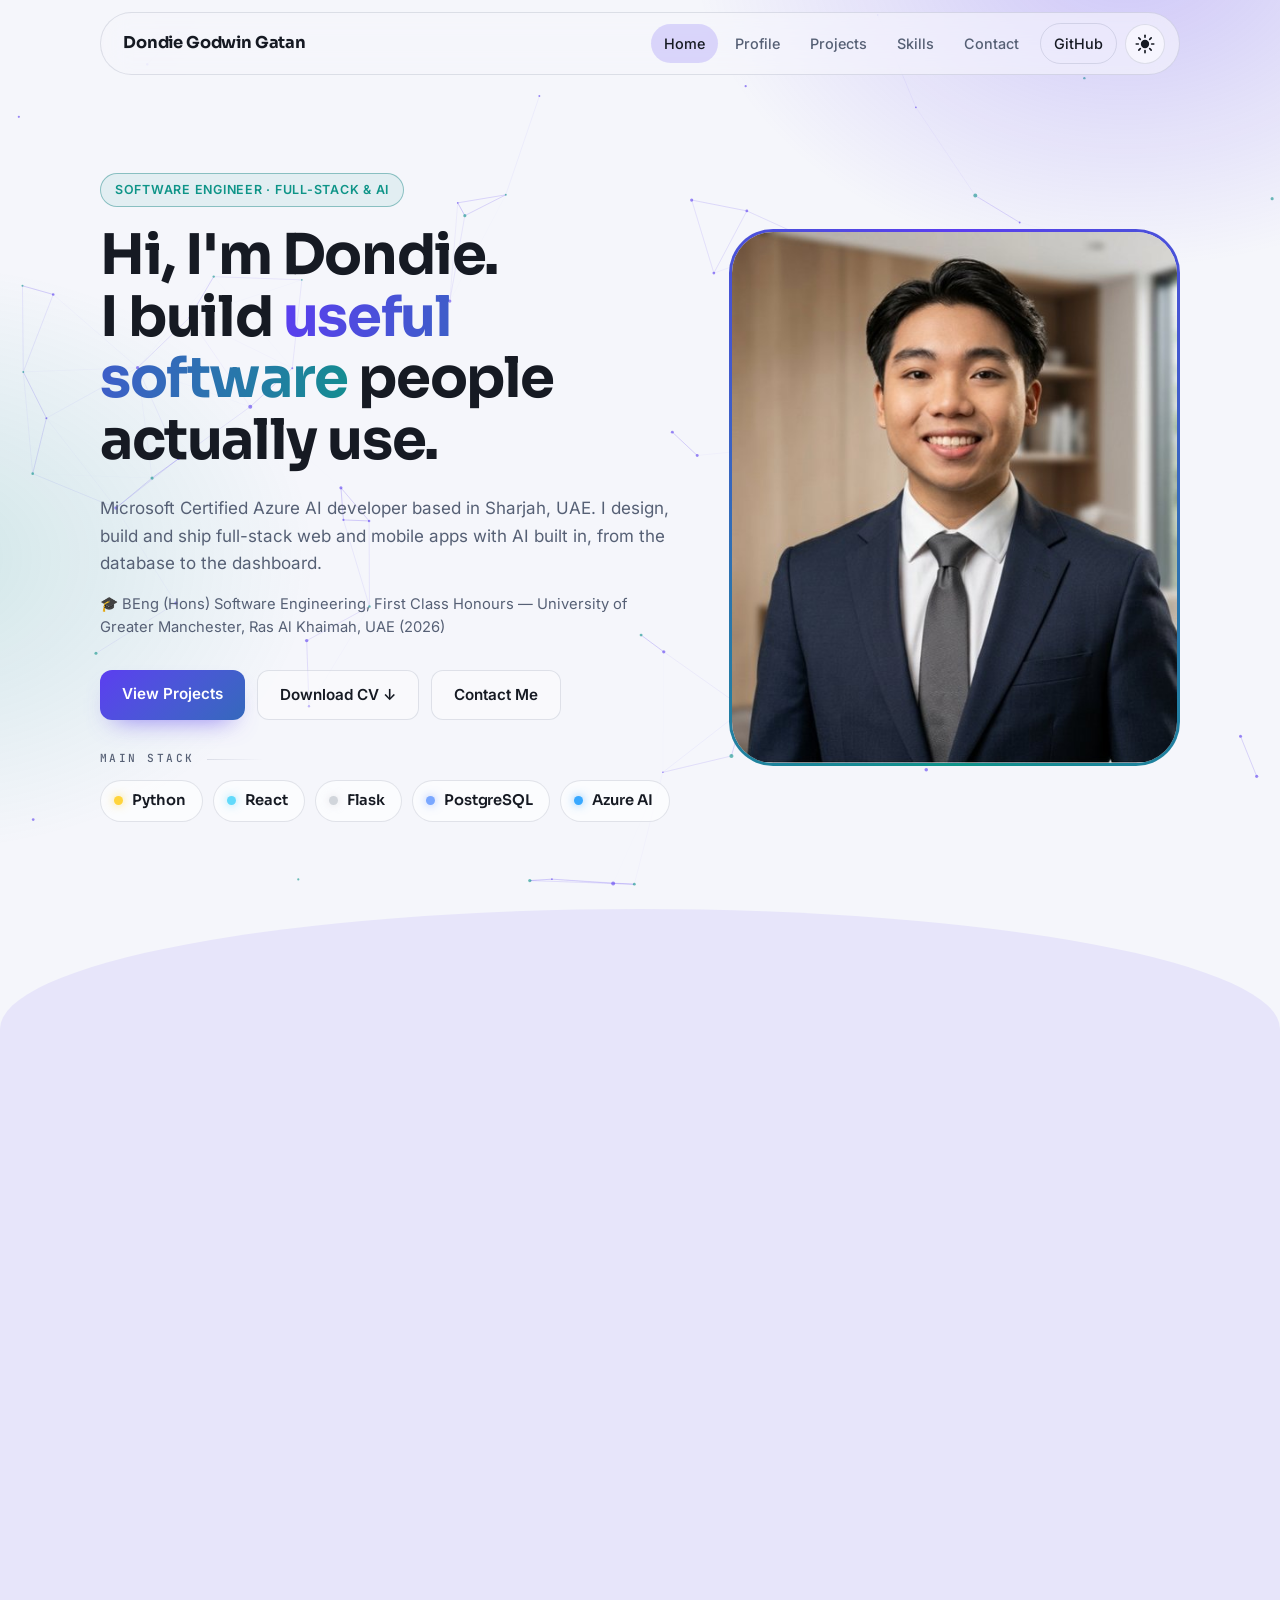
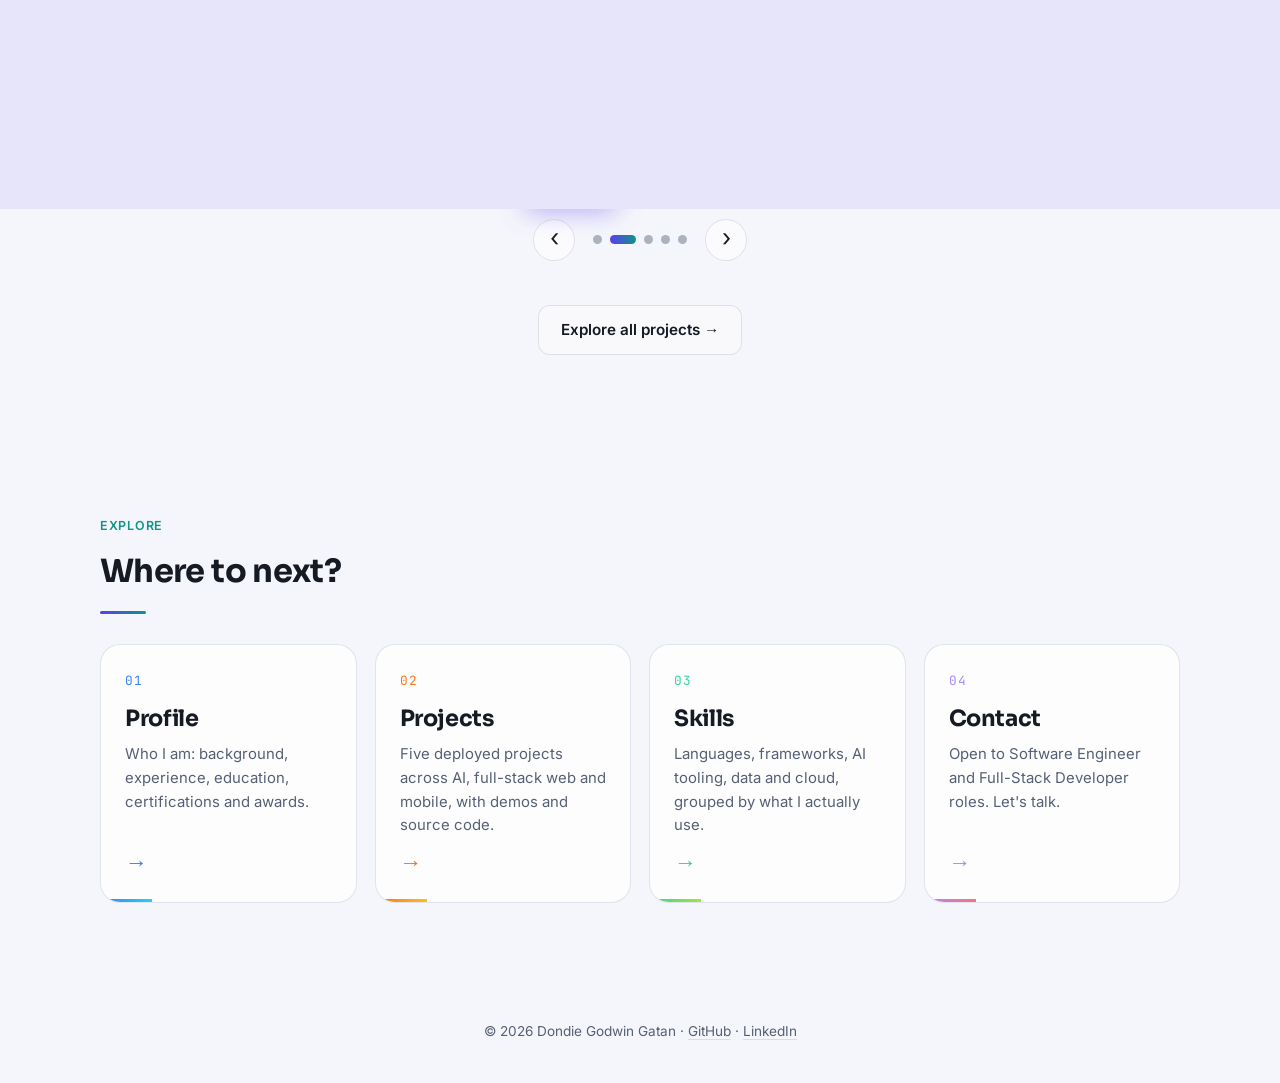
==== commit 950c069b: "Turn the Smart Resume Analyser live demo back on The app is kept awake by a scheduled health check, " ====
--- a/index.html
+++ b/index.html
@@ -97,7 +97,7 @@
     <div class="showcase-head">
       <p class="section-eyebrow reveal">Selected work</p>
       <h2 class="showcase-title reveal" id="showcase-h">Five deployed projects. <span class="grad">Real data, real deploys.</span></h2>
-      <p class="showcase-sub reveal">Drag or swipe through them. Mori Matcha and Floss Clinic are live; the others have demo videos while their free hosting resets (back around November 1).</p>
+      <p class="showcase-sub reveal">Drag or swipe through them. Mori Matcha, Floss Clinic and Smart Resume Analyser are live; the others have demo videos while their free hosting is paused.</p>
     </div>
 
     <div class="carousel reveal" id="carousel" role="region" aria-roledescription="carousel" aria-label="Featured projects">
@@ -108,7 +108,7 @@
         <a class="slide" href="projects.html#mori-matcha" data-id="mori-matcha" data-title="Mori Matcha" data-sub="Live cafe website with a real ordering and admin backend" data-live="https://mori-matcha-inky.vercel.app" draggable="false" aria-label="Mori Matcha">
           <img class="fimg" src="assets/covers/mori-matcha-760.webp" srcset="assets/covers/mori-matcha-760.webp 760w, assets/covers/mori-matcha.webp 1200w" sizes="(max-width: 640px) 84vw, (max-width: 900px) 520px, 640px" alt="Mori Matcha project cover" width="1200" height="750" draggable="false" loading="eager">
         </a>
-        <a class="slide" href="projects.html#resume-analyser" data-id="resume-analyser" data-paused="1" data-title="Smart Resume Analyser" data-sub="AI-assisted resume scoring, feedback, and job-matching platform" data-live="https://smart-resume-analyser-z09z.onrender.com" draggable="false" aria-label="Smart Resume Analyser">
+        <a class="slide" href="projects.html#resume-analyser" data-id="resume-analyser" data-title="Smart Resume Analyser" data-sub="AI-assisted resume scoring, feedback, and job-matching platform" data-live="https://smart-resume-analyser-z09z.onrender.com" draggable="false" aria-label="Smart Resume Analyser">
           <img class="fimg" src="assets/covers/resume-analyser-760.webp" srcset="assets/covers/resume-analyser-760.webp 760w, assets/covers/resume-analyser.webp 1200w" sizes="(max-width: 640px) 84vw, (max-width: 900px) 520px, 640px" alt="Smart Resume Analyser project cover" width="1200" height="750" draggable="false" loading="eager">
         </a>
         <a class="slide" href="projects.html#library-management" data-id="library-management" data-paused="1" data-title="Library Management System" data-sub="Role-based library app with auth, search, and CI-tested code" data-live="https://library-management-system-s4ys.onrender.com" draggable="false" aria-label="Library Management System">
--- a/style.css
+++ b/style.css
@@ -784,3 +784,68 @@
 }
 .btn-paused { opacity: 0.7; cursor: default; border-style: dashed; color: var(--text-muted) !important; }
 .btn-paused:hover { border-color: var(--border); }
+
+/* =========================================================
+   SKILLS polish: each category is a little terminal window (traffic-light dots, a skill count and
+   its own accent), the hero numbers are stat tiles, and certifications carry a check mark
+   ========================================================= */
+.skill-meta { gap: 12px; margin-top: 26px; }
+.skill-meta span {
+  display: flex; flex-direction: column; gap: 7px; min-width: 124px; padding: 14px 18px 13px;
+  border: 1px solid var(--border); border-radius: 14px; font-size: 0.74rem; letter-spacing: 0.06em; text-transform: lowercase;
+  background: linear-gradient(160deg, color-mix(in srgb, var(--accent) 11%, var(--surface)), var(--surface));
+}
+.skill-meta b { font-size: 2rem; line-height: 1; letter-spacing: -0.04em; }
+
+.skills-grid { gap: 20px; }
+.skill-group { --cat: var(--accent); padding: 0 22px 22px; border-radius: 16px; }
+.skill-group:nth-child(2) { --cat: #34d399; }
+.skill-group:nth-child(3) { --cat: #22d3ee; }
+.skill-group:nth-child(4) { --cat: #a3e635; }
+.skill-group:nth-child(5) { --cat: #2dd4bf; }
+.skill-group:nth-child(6) { --cat: #38bdf8; }
+.skill-group:nth-child(7) { --cat: #facc15; }
+.skill-group:nth-child(8) { --cat: #86efac; }
+.skill-cert { --cat: var(--accent-2); background: linear-gradient(135deg, color-mix(in srgb, var(--accent-2) 11%, var(--surface)), var(--surface) 62%); }
+
+.skill-group h3 {
+  display: flex; align-items: center; gap: 12px; margin: 0 -22px 18px; padding: 12px 18px;
+  letter-spacing: 0.08em; color: color-mix(in srgb, var(--cat) 80%, var(--text));
+  border-bottom: 1px solid var(--border); background: color-mix(in srgb, var(--cat) 8%, transparent);
+}
+.skill-group h3::before {
+  content: ""; flex: none; width: 9px; height: 9px; margin-right: 30px; border-radius: 50%; opacity: 0.85;
+  background: #ff5f57; box-shadow: 16px 0 0 #febc2e, 32px 0 0 #28c840;
+}
+.skill-group h3::after {
+  content: attr(data-count); margin-left: auto; padding: 2px 9px; border-radius: 999px; font-size: 0.7rem; letter-spacing: 0;
+  background: color-mix(in srgb, var(--cat) 16%, transparent);
+}
+.skill-group:hover { border-color: color-mix(in srgb, var(--cat) 55%, var(--border)); box-shadow: 0 24px 44px -28px color-mix(in srgb, var(--cat) 70%, transparent); }
+
+.skill-group .chip::before { content: "\203A"; margin-right: 7px; font-weight: 700; color: var(--cat); opacity: 0.85; }
+.skill-group .chip:hover { border-color: var(--cat); background: color-mix(in srgb, var(--cat) 14%, transparent); box-shadow: 0 8px 18px -10px color-mix(in srgb, var(--cat) 80%, transparent); }
+.skill-cert .chip::before { content: "\2713"; }
+.skill-cert .chip { border-color: color-mix(in srgb, var(--accent-2) 45%, var(--border)); }
+
+@media (max-width: 640px) {
+  .skill-meta { gap: 8px; }
+  .skill-meta span { flex: 1 1 0; min-width: 0; padding: 12px 12px 11px; }
+  .skill-meta b { font-size: 1.6rem; }
+}
+
+/* the coloured category titles are mixed further into the text colour on light backgrounds for contrast */
+@media (prefers-color-scheme: light) {
+  :root:not([data-theme="dark"]) .skill-group h3 { color: color-mix(in srgb, var(--cat) 42%, var(--text)); }
+}
+:root[data-theme="light"] .skill-group h3 { color: color-mix(in srgb, var(--cat) 42%, var(--text)); }
+
+@media (max-width: 400px) {
+  .skill-meta span { font-size: 0.66rem; letter-spacing: 0.02em; padding-left: 10px; padding-right: 10px; }
+}
+
+@media (max-width: 350px) {
+  .skill-meta { gap: 6px; }
+  .skill-meta span { font-size: 0.58rem; letter-spacing: 0; padding: 10px 7px; }
+  .skill-meta b { font-size: 1.4rem; }
+}
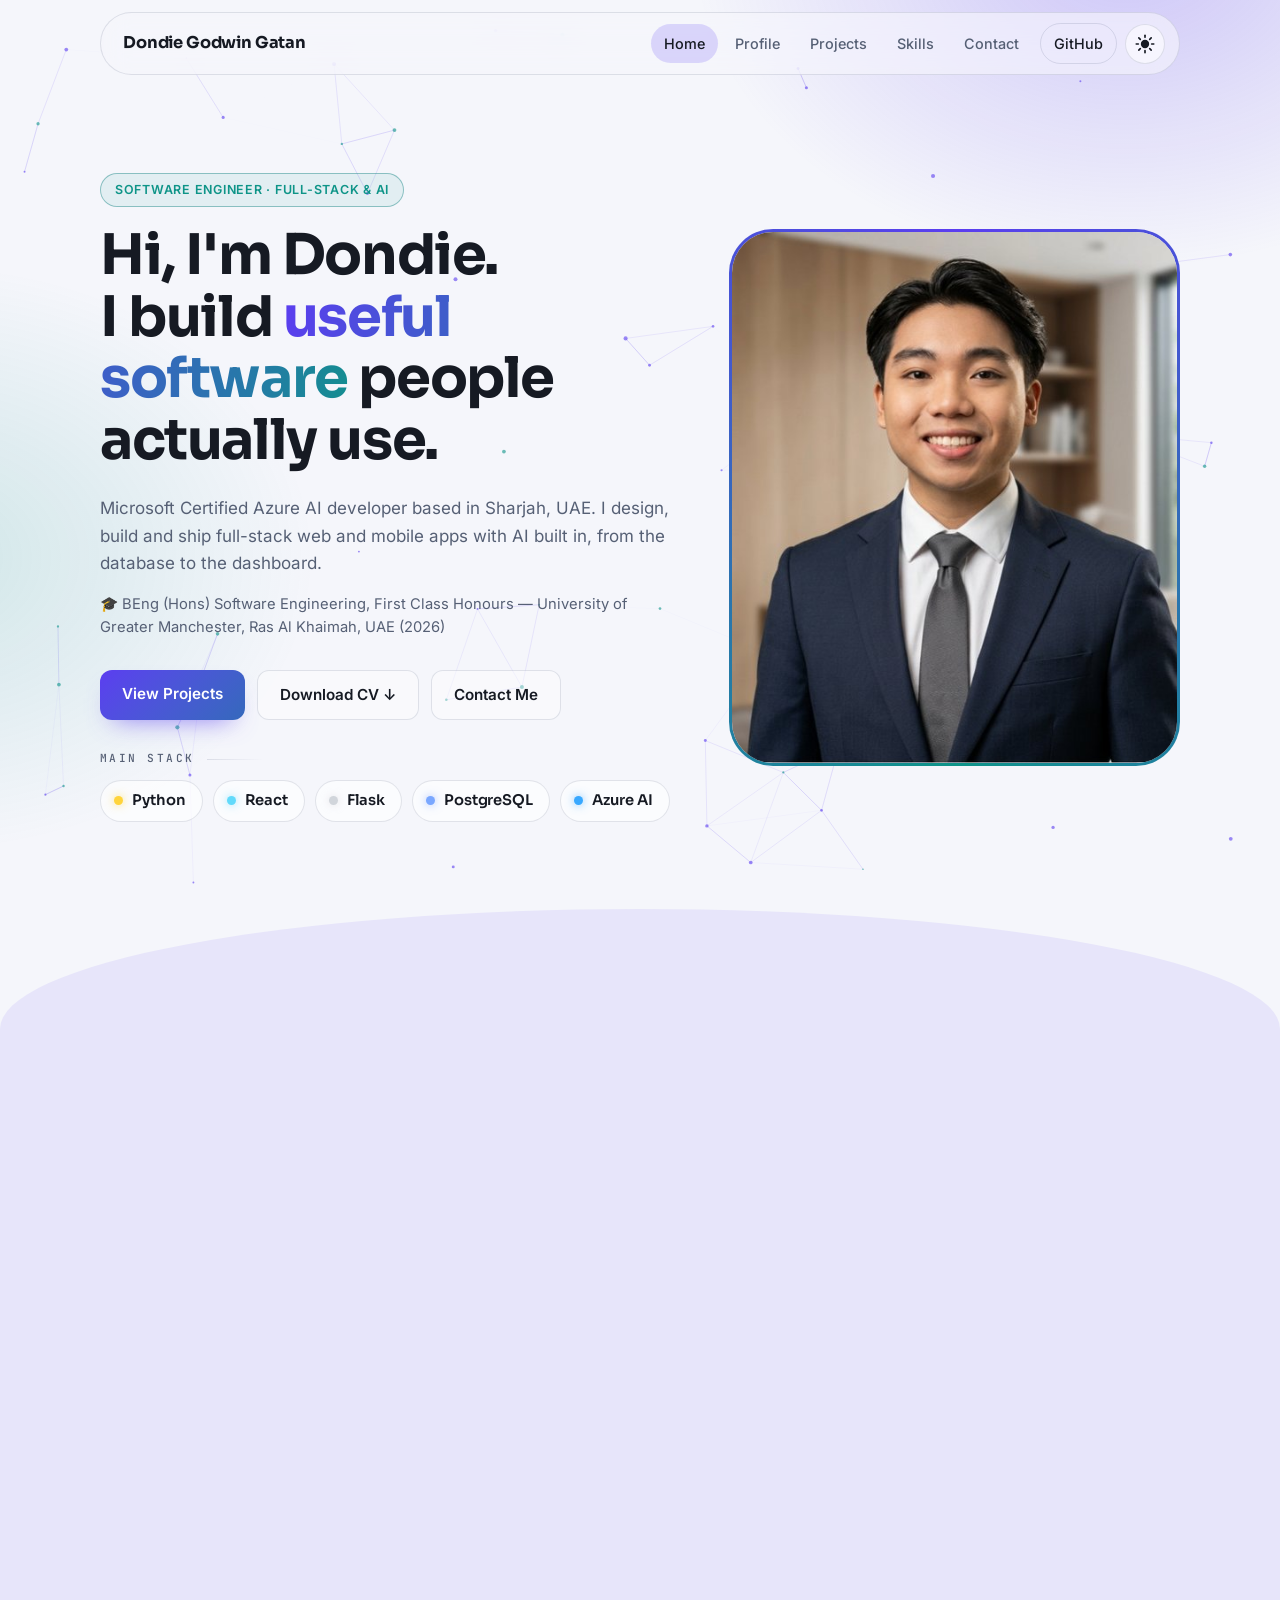
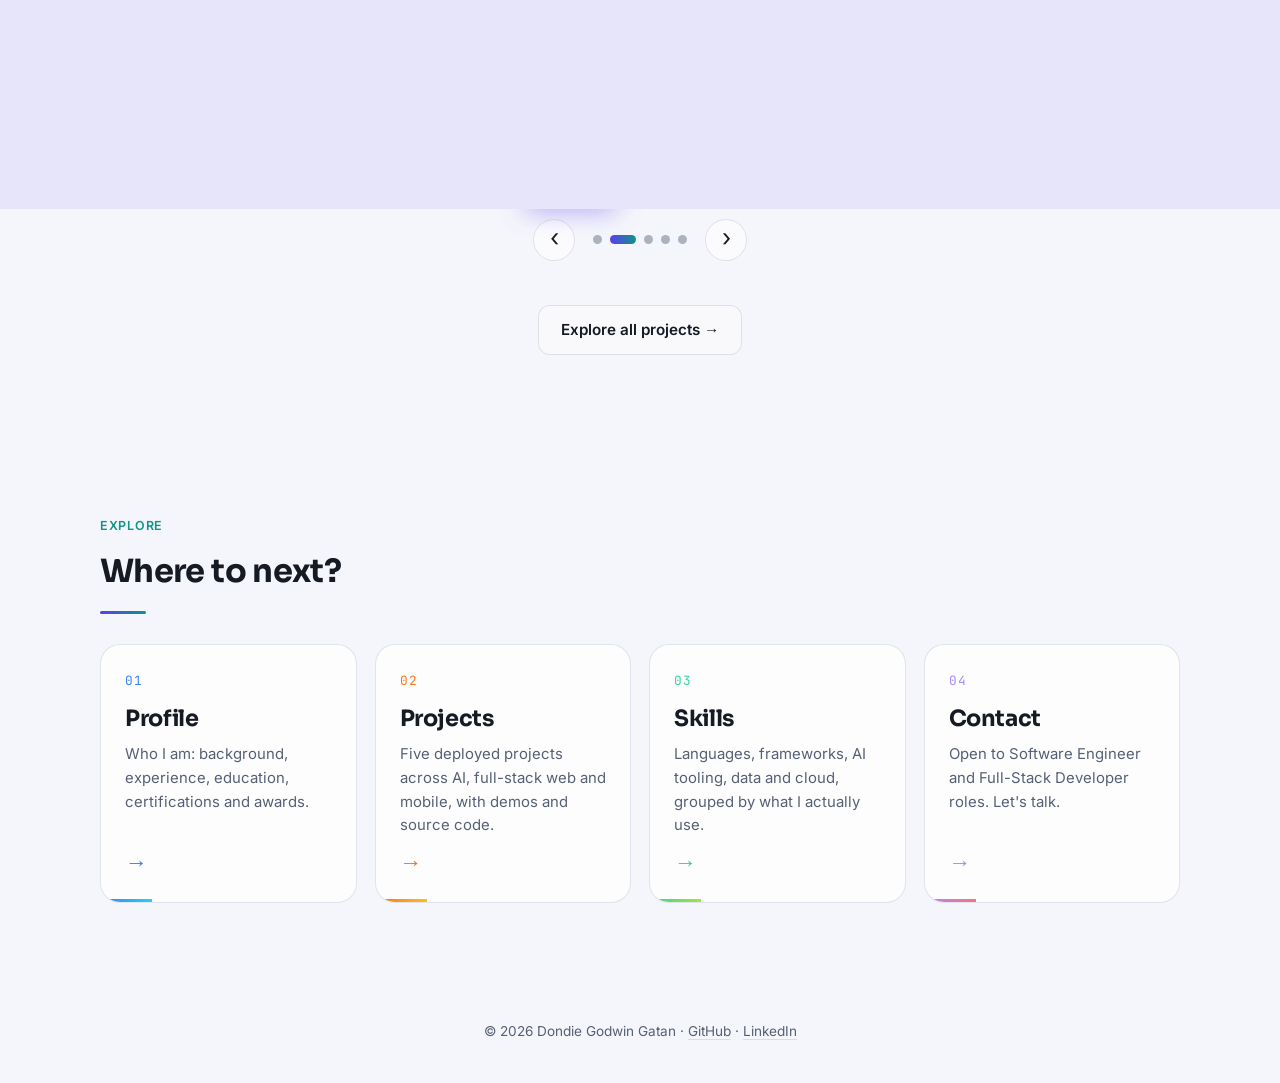
==== commit e08f1b9c: "Refresh the Smart Resume Analyser card for the current app New screenshots (upload, result, job matc" ====
--- a/index.html
+++ b/index.html
@@ -108,7 +108,7 @@
         <a class="slide" href="projects.html#mori-matcha" data-id="mori-matcha" data-title="Mori Matcha" data-sub="Live cafe website with a real ordering and admin backend" data-live="https://mori-matcha-inky.vercel.app" draggable="false" aria-label="Mori Matcha">
           <img class="fimg" src="assets/covers/mori-matcha-760.webp" srcset="assets/covers/mori-matcha-760.webp 760w, assets/covers/mori-matcha.webp 1200w" sizes="(max-width: 640px) 84vw, (max-width: 900px) 520px, 640px" alt="Mori Matcha project cover" width="1200" height="750" draggable="false" loading="eager">
         </a>
-        <a class="slide" href="projects.html#resume-analyser" data-id="resume-analyser" data-title="Smart Resume Analyser" data-sub="AI-assisted resume scoring, feedback, and job-matching platform" data-live="https://smart-resume-analyser-z09z.onrender.com" draggable="false" aria-label="Smart Resume Analyser">
+        <a class="slide" href="projects.html#resume-analyser" data-id="resume-analyser" data-title="Smart Resume Analyser" data-sub="AI-assisted resume scoring, writing tools, and job-matching platform" data-live="https://smart-resume-analyser-z09z.onrender.com" draggable="false" aria-label="Smart Resume Analyser">
           <img class="fimg" src="assets/covers/resume-analyser-760.webp" srcset="assets/covers/resume-analyser-760.webp 760w, assets/covers/resume-analyser.webp 1200w" sizes="(max-width: 640px) 84vw, (max-width: 900px) 520px, 640px" alt="Smart Resume Analyser project cover" width="1200" height="750" draggable="false" loading="eager">
         </a>
         <a class="slide" href="projects.html#library-management" data-id="library-management" data-paused="1" data-title="Library Management System" data-sub="Role-based library app with auth, search, and CI-tested code" data-live="https://library-management-system-s4ys.onrender.com" draggable="false" aria-label="Library Management System">
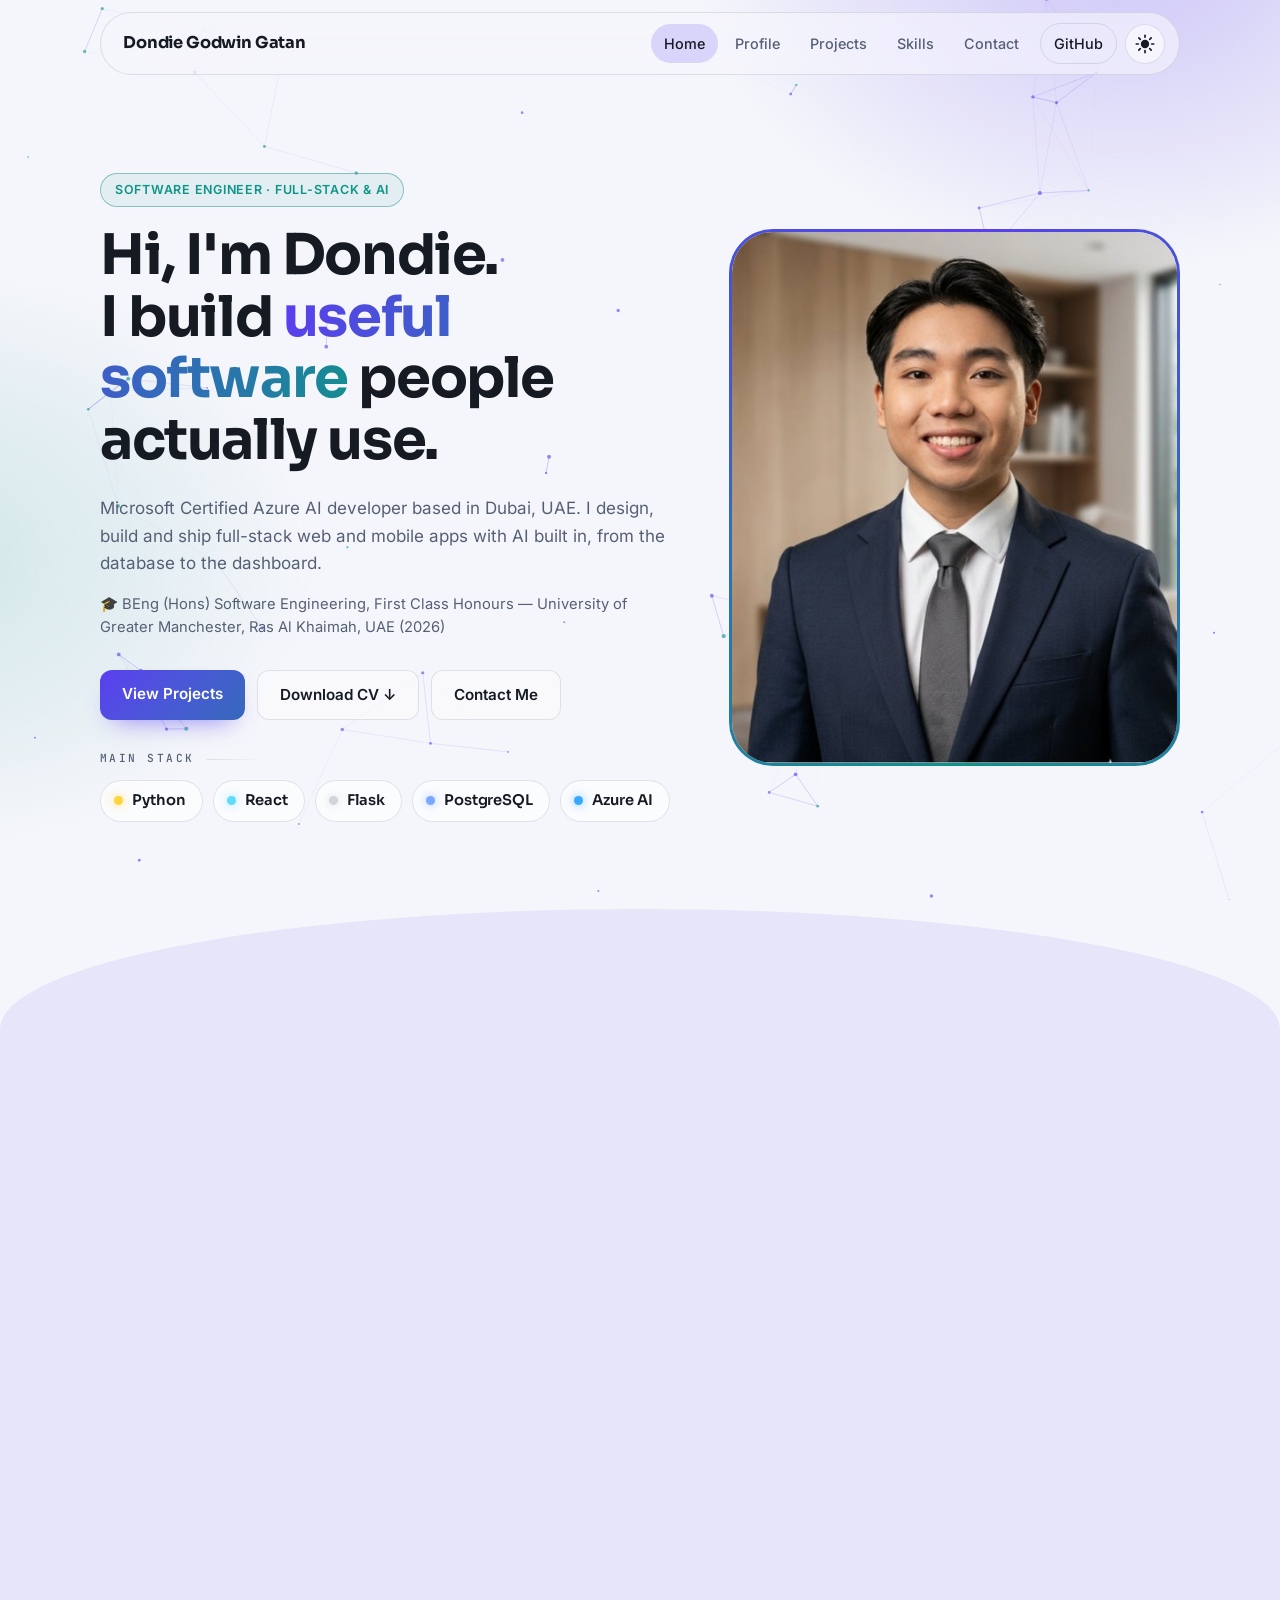
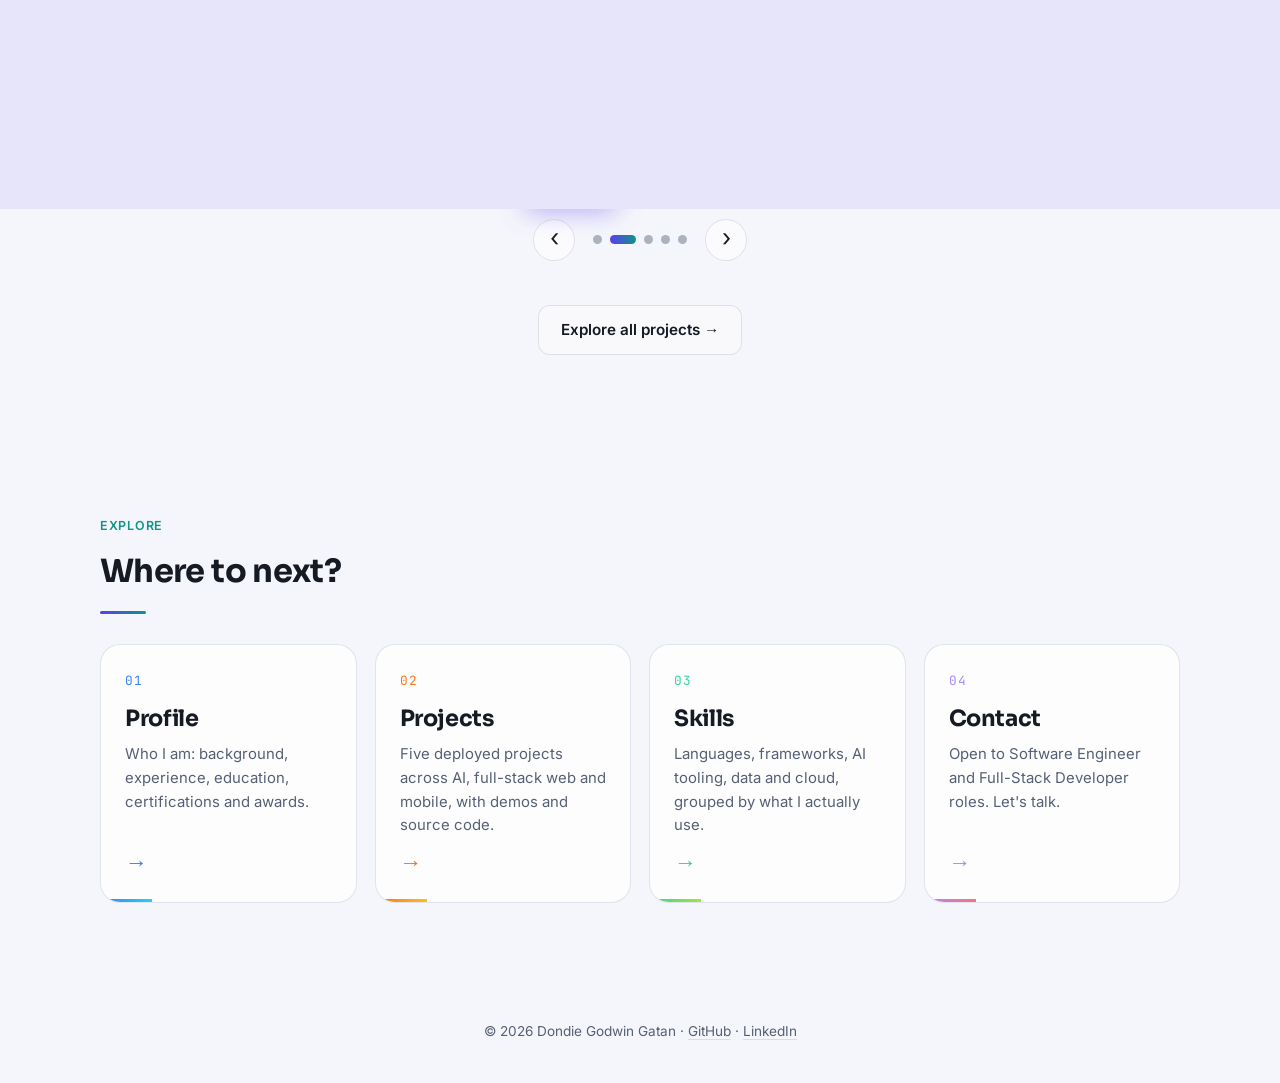
==== commit bc5608db: "Change location from Sharjah to Dubai on the site and resume" ====
--- a/index.html
+++ b/index.html
@@ -65,7 +65,7 @@
         <p class="eyebrow rise" style="--i:0">Software Engineer · Full-Stack &amp; AI</p>
         <h1 class="rise" style="--i:1">Hi, I'm Dondie.<br>I build <span class="grad">useful software</span> people actually use.</h1>
         <p class="hero-sub rise" style="--i:2">
-          Microsoft Certified Azure AI developer based in Sharjah, UAE. I design, build and ship
+          Microsoft Certified Azure AI developer based in Dubai, UAE. I design, build and ship
           full-stack web and mobile apps with AI built in, from the database to the dashboard.
         </p>
         <p class="hero-education rise" style="--i:3">🎓 BEng (Hons) Software Engineering, First Class Honours — University of Greater Manchester, Ras Al Khaimah, UAE (2026)</p>
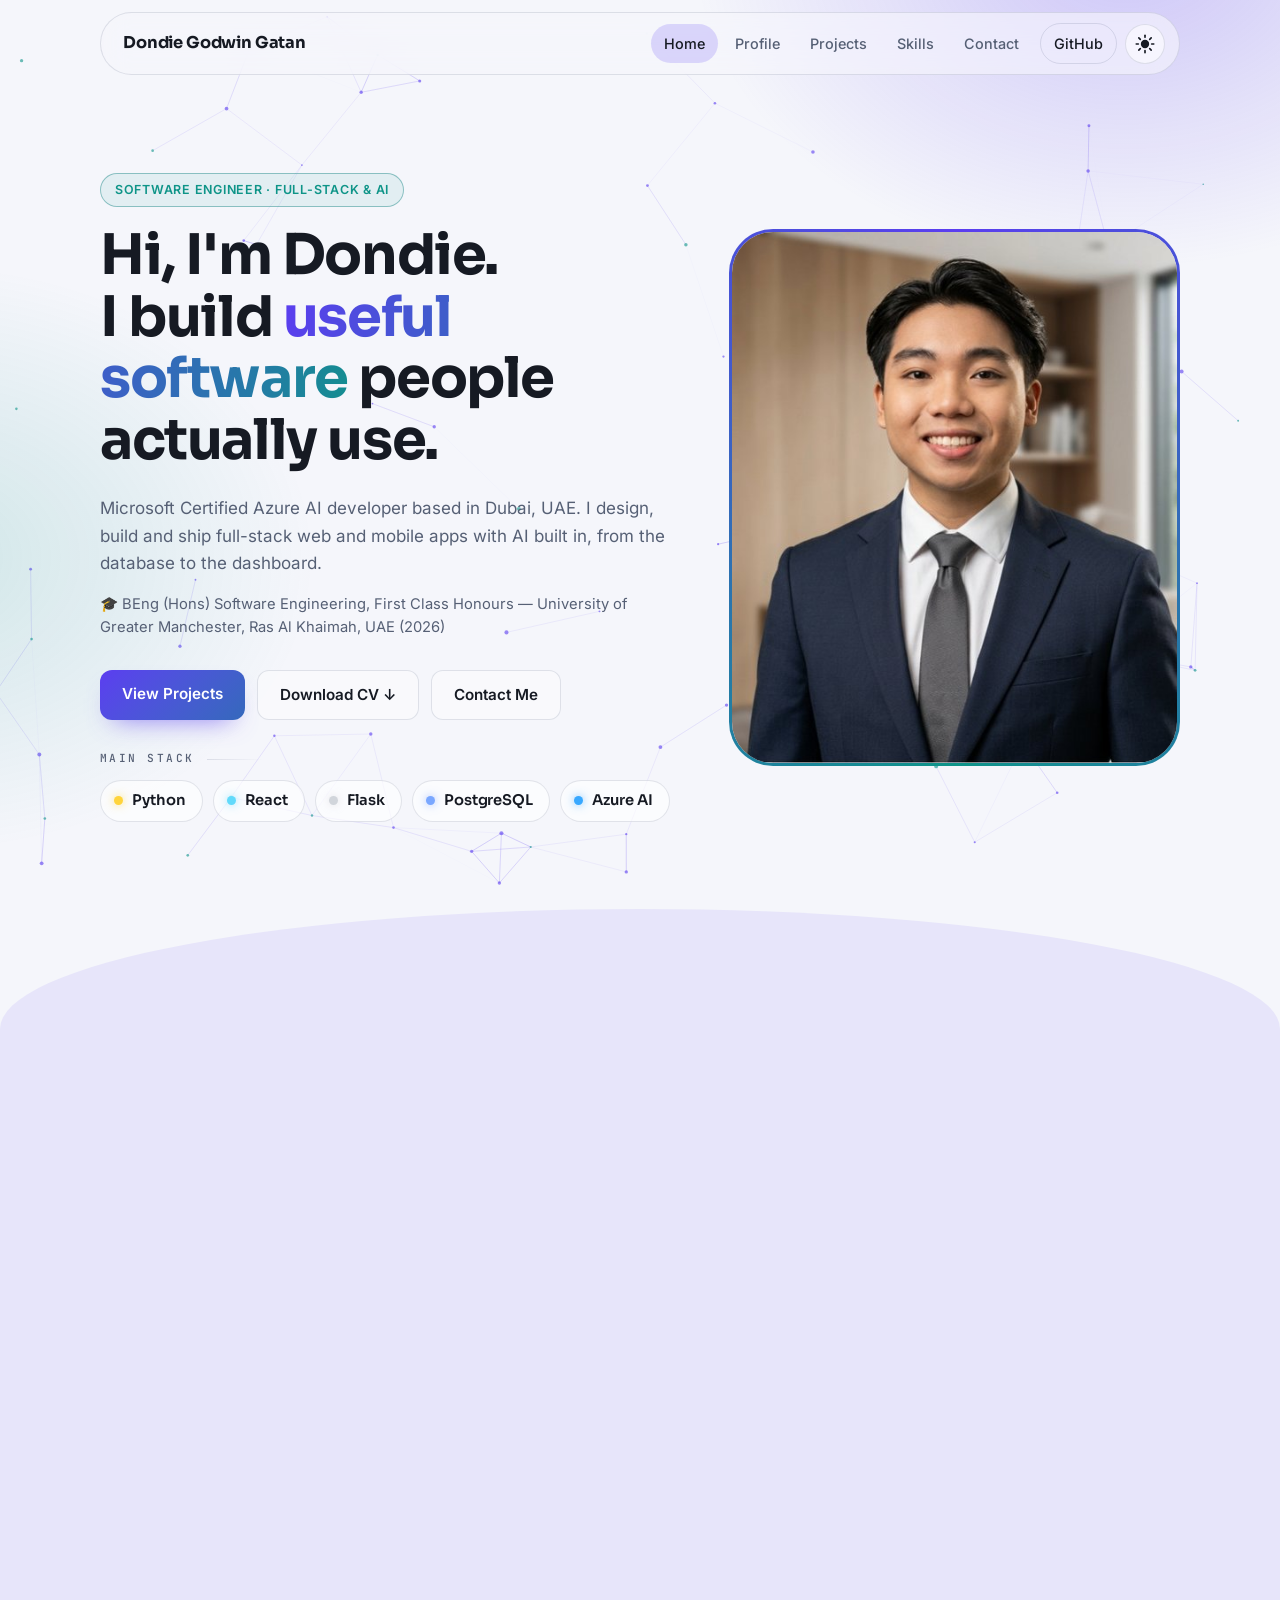
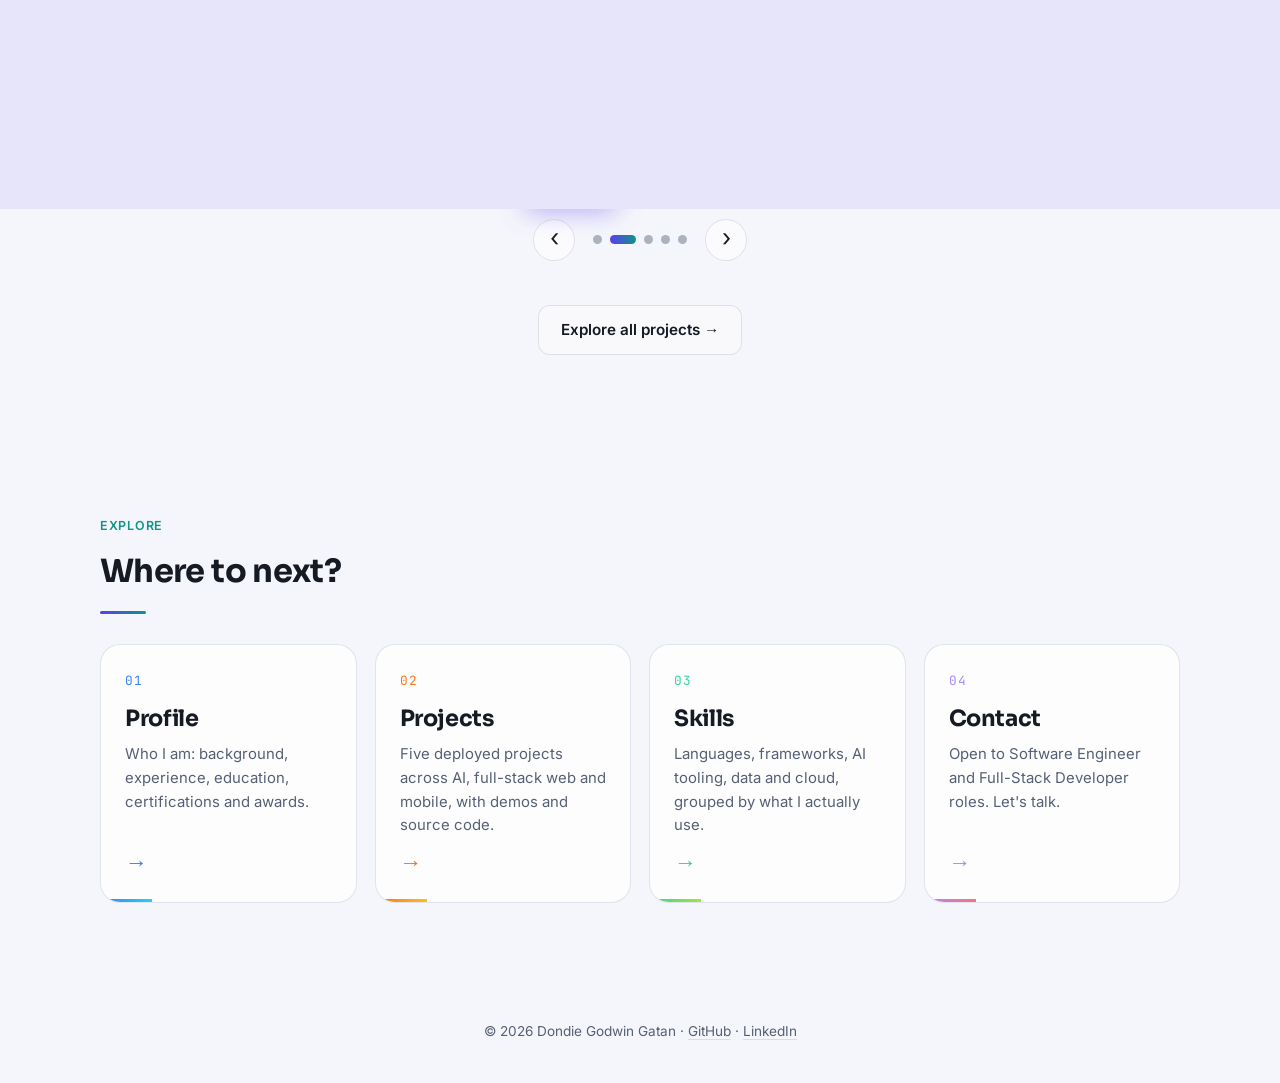
==== commit 717a5b39: "Refresh the Expense Tracker card for the redesigned app New lime and teal cover, eight new screensho" ====
--- a/index.html
+++ b/index.html
@@ -97,7 +97,7 @@
     <div class="showcase-head">
       <p class="section-eyebrow reveal">Selected work</p>
       <h2 class="showcase-title reveal" id="showcase-h">Five deployed projects. <span class="grad">Real data, real deploys.</span></h2>
-      <p class="showcase-sub reveal">Drag or swipe through them. Mori Matcha, Floss Clinic and Smart Resume Analyser are live; the others have demo videos while their free hosting is paused.</p>
+      <p class="showcase-sub reveal">Drag or swipe through them. Mori Matcha, Floss Clinic, Smart Resume Analyser and Expense Tracker are live; Library Management has a demo video while its free hosting is paused.</p>
     </div>
 
     <div class="carousel reveal" id="carousel" role="region" aria-roledescription="carousel" aria-label="Featured projects">
@@ -114,7 +114,7 @@
         <a class="slide" href="projects.html#library-management" data-id="library-management" data-paused="1" data-title="Library Management System" data-sub="Role-based library app with auth, search, and CI-tested code" data-live="https://library-management-system-s4ys.onrender.com" draggable="false" aria-label="Library Management System">
           <img class="fimg" src="assets/covers/library-management-760.webp" srcset="assets/covers/library-management-760.webp 760w, assets/covers/library-management.webp 1200w" sizes="(max-width: 640px) 84vw, (max-width: 900px) 520px, 640px" alt="Library Management System project cover" width="1200" height="750" draggable="false" loading="lazy">
         </a>
-        <a class="slide" href="projects.html#expense-tracker" data-id="expense-tracker" data-paused="1" data-title="Expense Tracker" data-sub="Flask REST API + React Native (TypeScript) app, deployed to Android and the web" data-live="https://expense-tracker-web-rosy.vercel.app" draggable="false" aria-label="Expense Tracker">
+        <a class="slide" href="projects.html#expense-tracker" data-id="expense-tracker" data-title="Expense Tracker" data-sub="Flask REST API + React Native app with AI-assisted insights, on Android and the web" data-live="https://expense-tracker-web-rosy.vercel.app" draggable="false" aria-label="Expense Tracker">
           <img class="fimg" src="assets/covers/expense-tracker-760.webp" srcset="assets/covers/expense-tracker-760.webp 760w, assets/covers/expense-tracker.webp 1200w" sizes="(max-width: 640px) 84vw, (max-width: 900px) 520px, 640px" alt="Expense Tracker project cover" width="1200" height="750" draggable="false" loading="lazy">
         </a>
       </div>
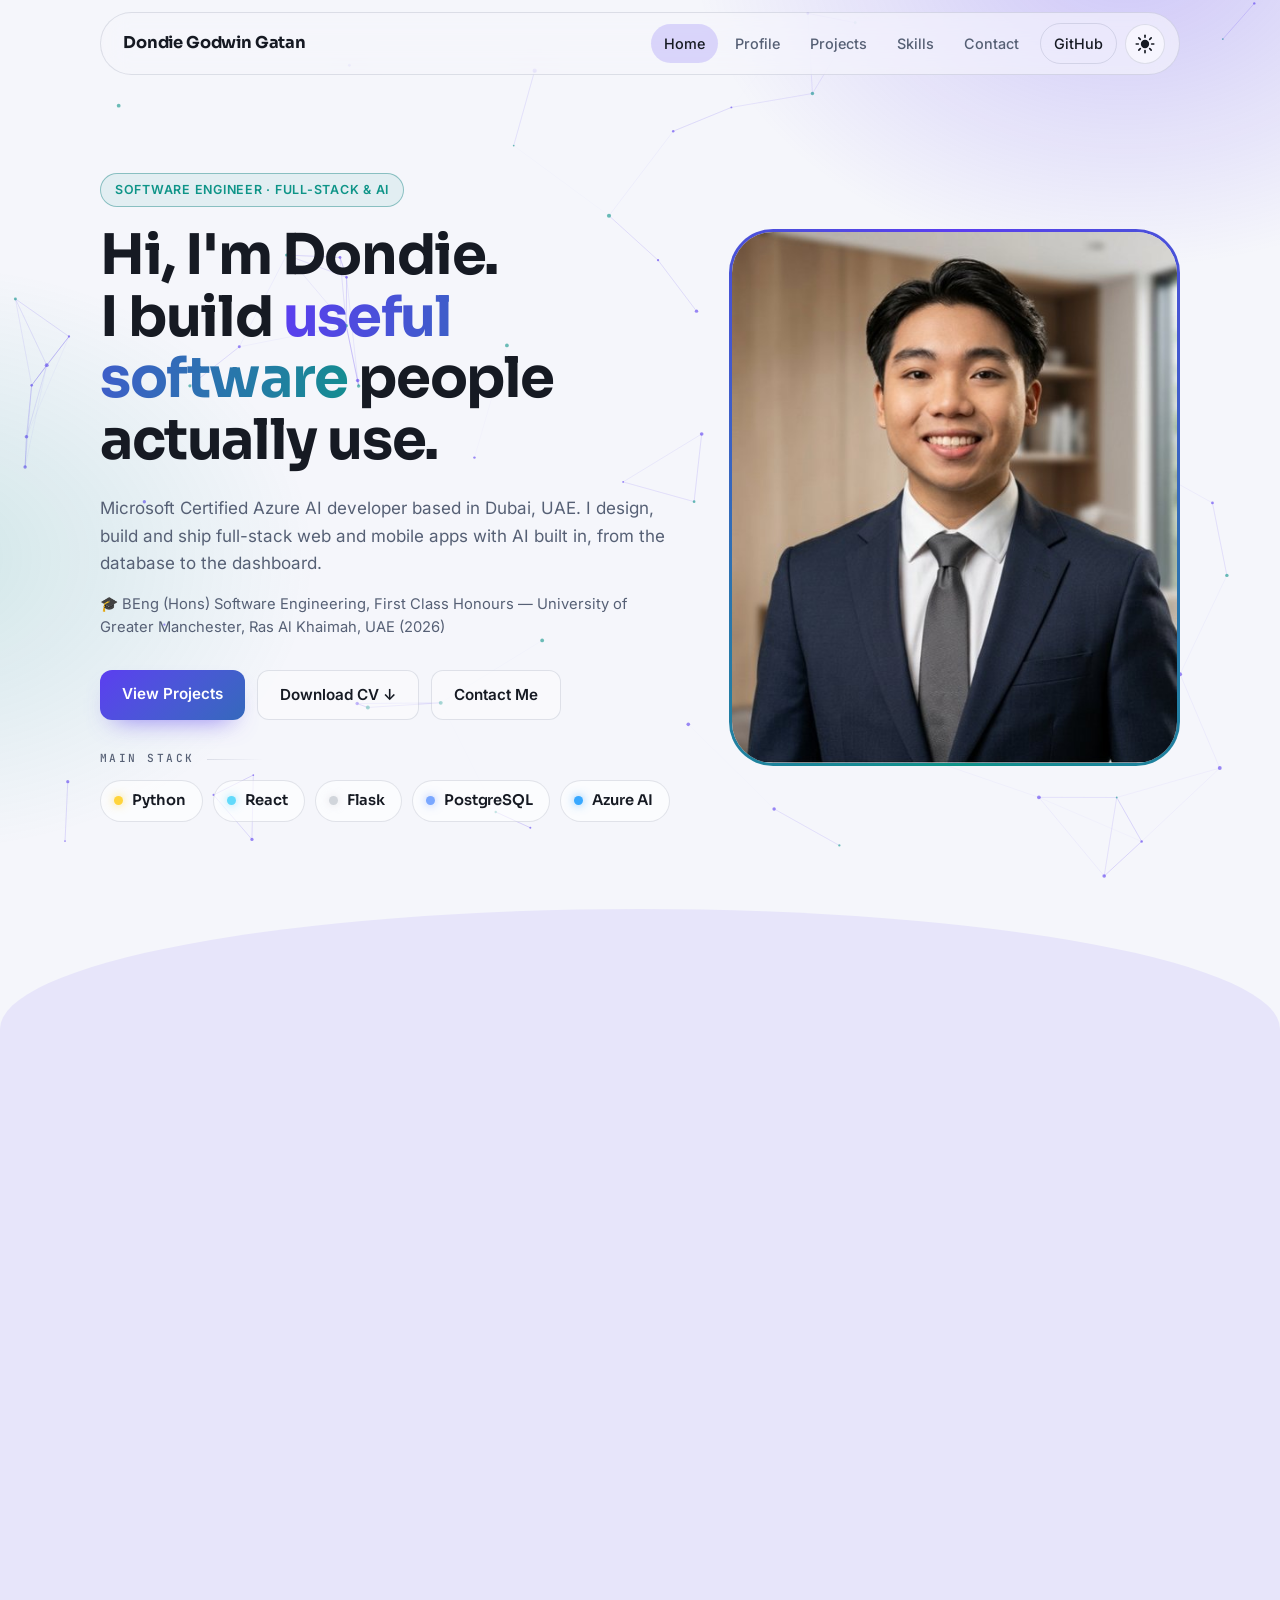
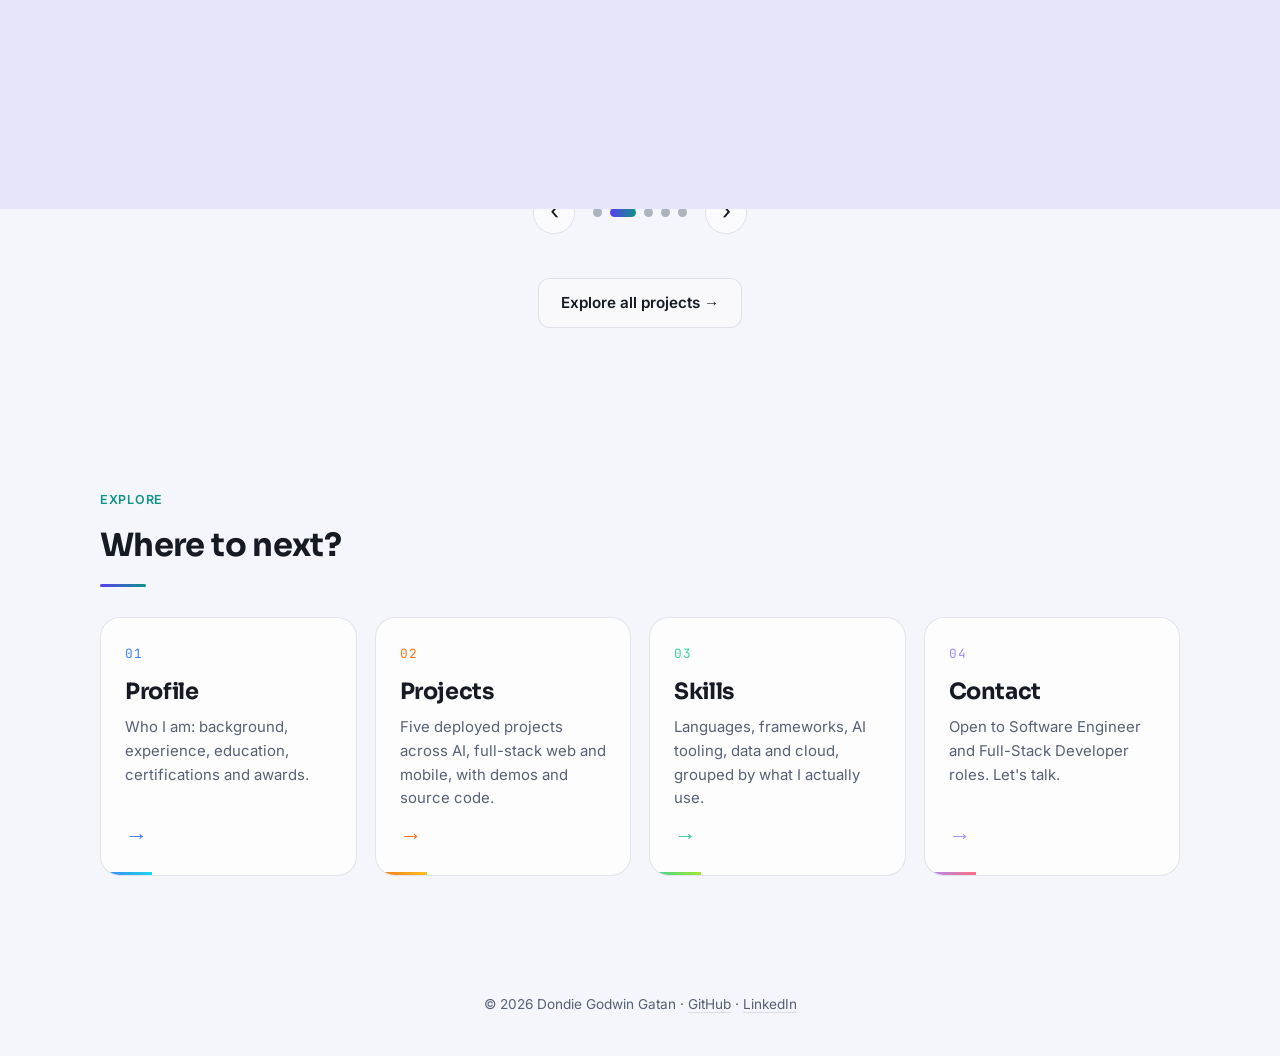
==== commit 65897855: "Turn the Library Management live demo back on The Render free service is running again (login page a" ====
--- a/index.html
+++ b/index.html
@@ -97,7 +97,7 @@
     <div class="showcase-head">
       <p class="section-eyebrow reveal">Selected work</p>
       <h2 class="showcase-title reveal" id="showcase-h">Five deployed projects. <span class="grad">Real data, real deploys.</span></h2>
-      <p class="showcase-sub reveal">Drag or swipe through them. Mori Matcha, Floss Clinic, Smart Resume Analyser and Expense Tracker are live; Library Management has a demo video while its free hosting is paused.</p>
+      <p class="showcase-sub reveal">Drag or swipe through them. Mori Matcha, Floss Clinic, Smart Resume Analyser, Expense Tracker and Library Management are all live.</p>
     </div>
 
     <div class="carousel reveal" id="carousel" role="region" aria-roledescription="carousel" aria-label="Featured projects">
@@ -111,7 +111,7 @@
         <a class="slide" href="projects.html#resume-analyser" data-id="resume-analyser" data-title="Smart Resume Analyser" data-sub="AI-assisted resume scoring, writing tools, and job-matching platform" data-live="https://smart-resume-analyser-z09z.onrender.com" draggable="false" aria-label="Smart Resume Analyser">
           <img class="fimg" src="assets/covers/resume-analyser-760.webp" srcset="assets/covers/resume-analyser-760.webp 760w, assets/covers/resume-analyser.webp 1200w" sizes="(max-width: 640px) 84vw, (max-width: 900px) 520px, 640px" alt="Smart Resume Analyser project cover" width="1200" height="750" draggable="false" loading="eager">
         </a>
-        <a class="slide" href="projects.html#library-management" data-id="library-management" data-paused="1" data-title="Library Management System" data-sub="Role-based library app with auth, search, and CI-tested code" data-live="https://library-management-system-s4ys.onrender.com" draggable="false" aria-label="Library Management System">
+        <a class="slide" href="projects.html#library-management" data-id="library-management" data-title="Library Management System" data-sub="Role-based library app with auth, search, and CI-tested code" data-live="https://library-management-system-s4ys.onrender.com" draggable="false" aria-label="Library Management System">
           <img class="fimg" src="assets/covers/library-management-760.webp" srcset="assets/covers/library-management-760.webp 760w, assets/covers/library-management.webp 1200w" sizes="(max-width: 640px) 84vw, (max-width: 900px) 520px, 640px" alt="Library Management System project cover" width="1200" height="750" draggable="false" loading="lazy">
         </a>
         <a class="slide" href="projects.html#expense-tracker" data-id="expense-tracker" data-title="Expense Tracker" data-sub="Flask REST API + React Native app with AI-assisted insights, on Android and the web" data-live="https://expense-tracker-web-rosy.vercel.app" draggable="false" aria-label="Expense Tracker">
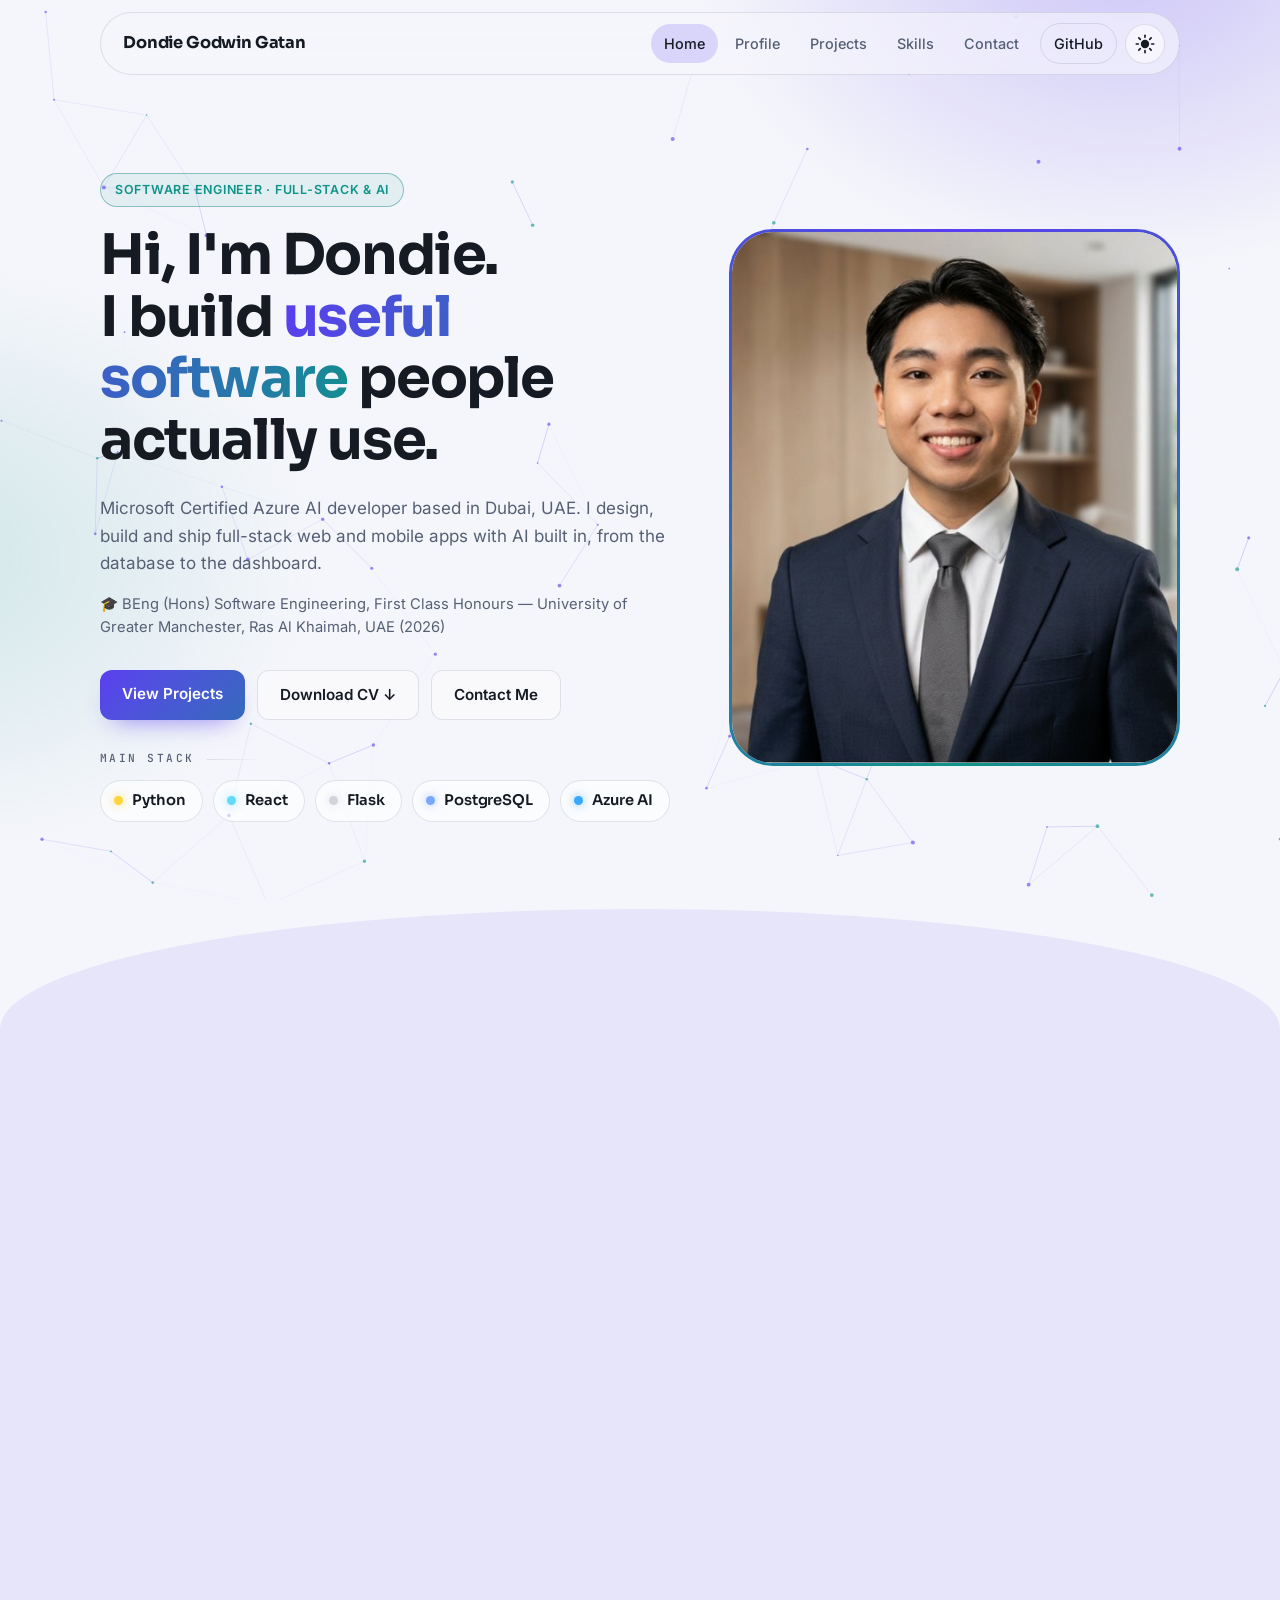
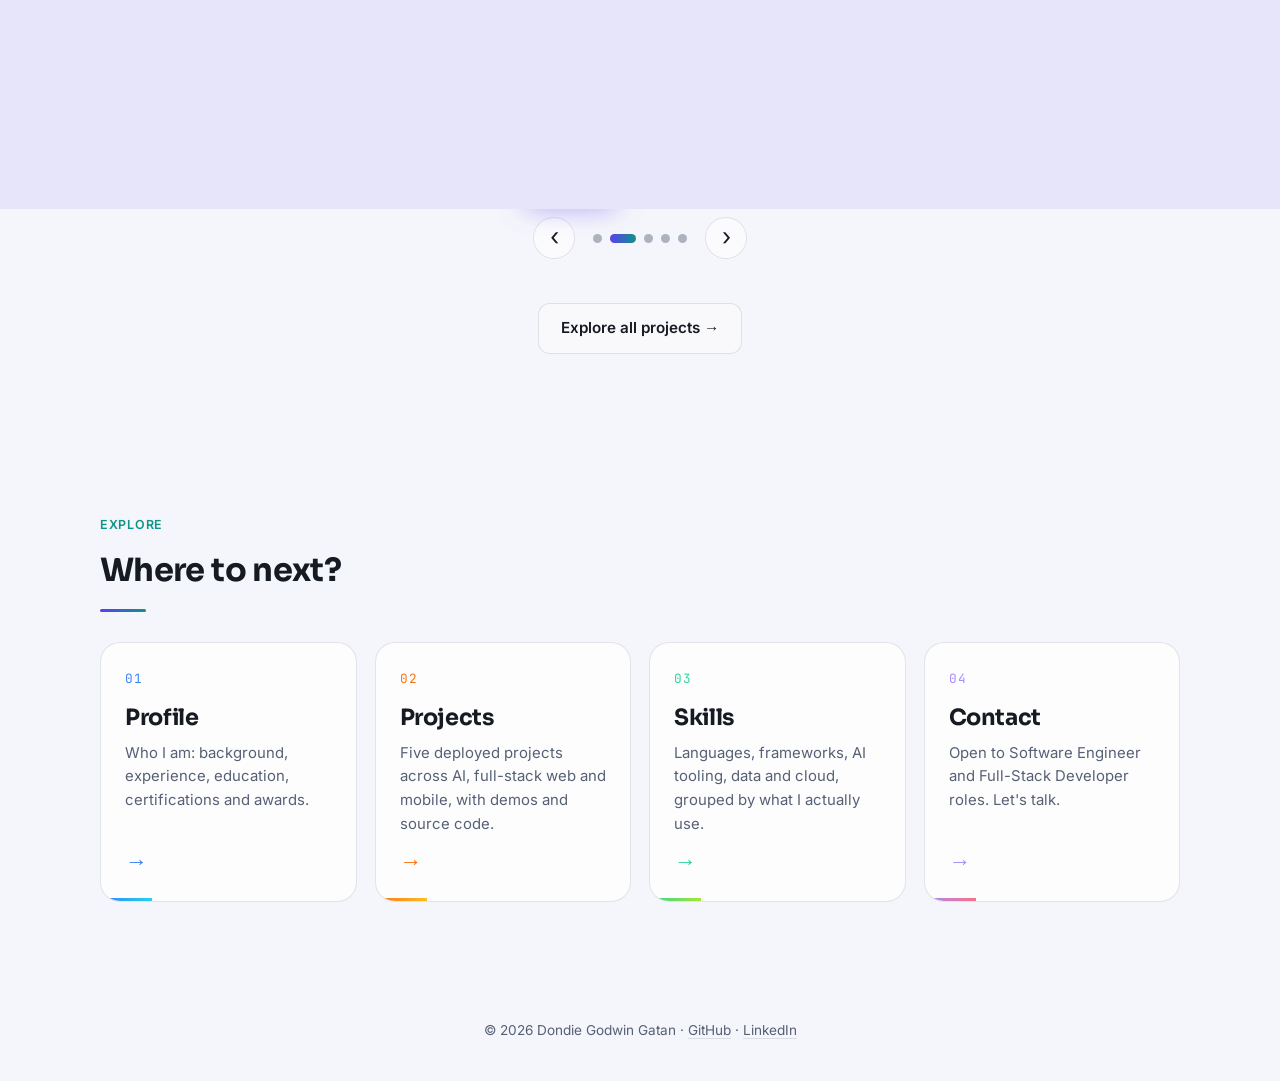
==== commit 3cc1b2ad: "Add the Ask Mori voice assistant to the Mori Matcha card The project card, the home carousel subtitl" ====
--- a/index.html
+++ b/index.html
@@ -105,7 +105,7 @@
         <a class="slide" href="projects.html#floss-clinic" data-id="floss-clinic" data-title="Floss Clinic" data-sub="Dental clinic platform with real conflict-safe booking, a grounded RAG chatbot and an AI booking assistant" data-live="https://floss-beta.vercel.app" draggable="false" aria-label="Floss Clinic">
           <img class="fimg" src="assets/covers/floss-clinic-760.webp" srcset="assets/covers/floss-clinic-760.webp 760w, assets/covers/floss-clinic.webp 1200w" sizes="(max-width: 640px) 84vw, (max-width: 900px) 520px, 640px" alt="Floss Clinic project cover" width="1200" height="750" draggable="false" loading="eager">
         </a>
-        <a class="slide" href="projects.html#mori-matcha" data-id="mori-matcha" data-title="Mori Matcha" data-sub="Live cafe website with a real ordering and admin backend" data-live="https://mori-matcha-inky.vercel.app" draggable="false" aria-label="Mori Matcha">
+        <a class="slide" href="projects.html#mori-matcha" data-id="mori-matcha" data-title="Mori Matcha" data-sub="Live cafe website with a real ordering backend and a voice-enabled AI assistant" data-live="https://mori-matcha-inky.vercel.app" draggable="false" aria-label="Mori Matcha">
           <img class="fimg" src="assets/covers/mori-matcha-760.webp" srcset="assets/covers/mori-matcha-760.webp 760w, assets/covers/mori-matcha.webp 1200w" sizes="(max-width: 640px) 84vw, (max-width: 900px) 520px, 640px" alt="Mori Matcha project cover" width="1200" height="750" draggable="false" loading="eager">
         </a>
         <a class="slide" href="projects.html#resume-analyser" data-id="resume-analyser" data-title="Smart Resume Analyser" data-sub="AI-assisted resume scoring, writing tools, and job-matching platform" data-live="https://smart-resume-analyser-z09z.onrender.com" draggable="false" aria-label="Smart Resume Analyser">
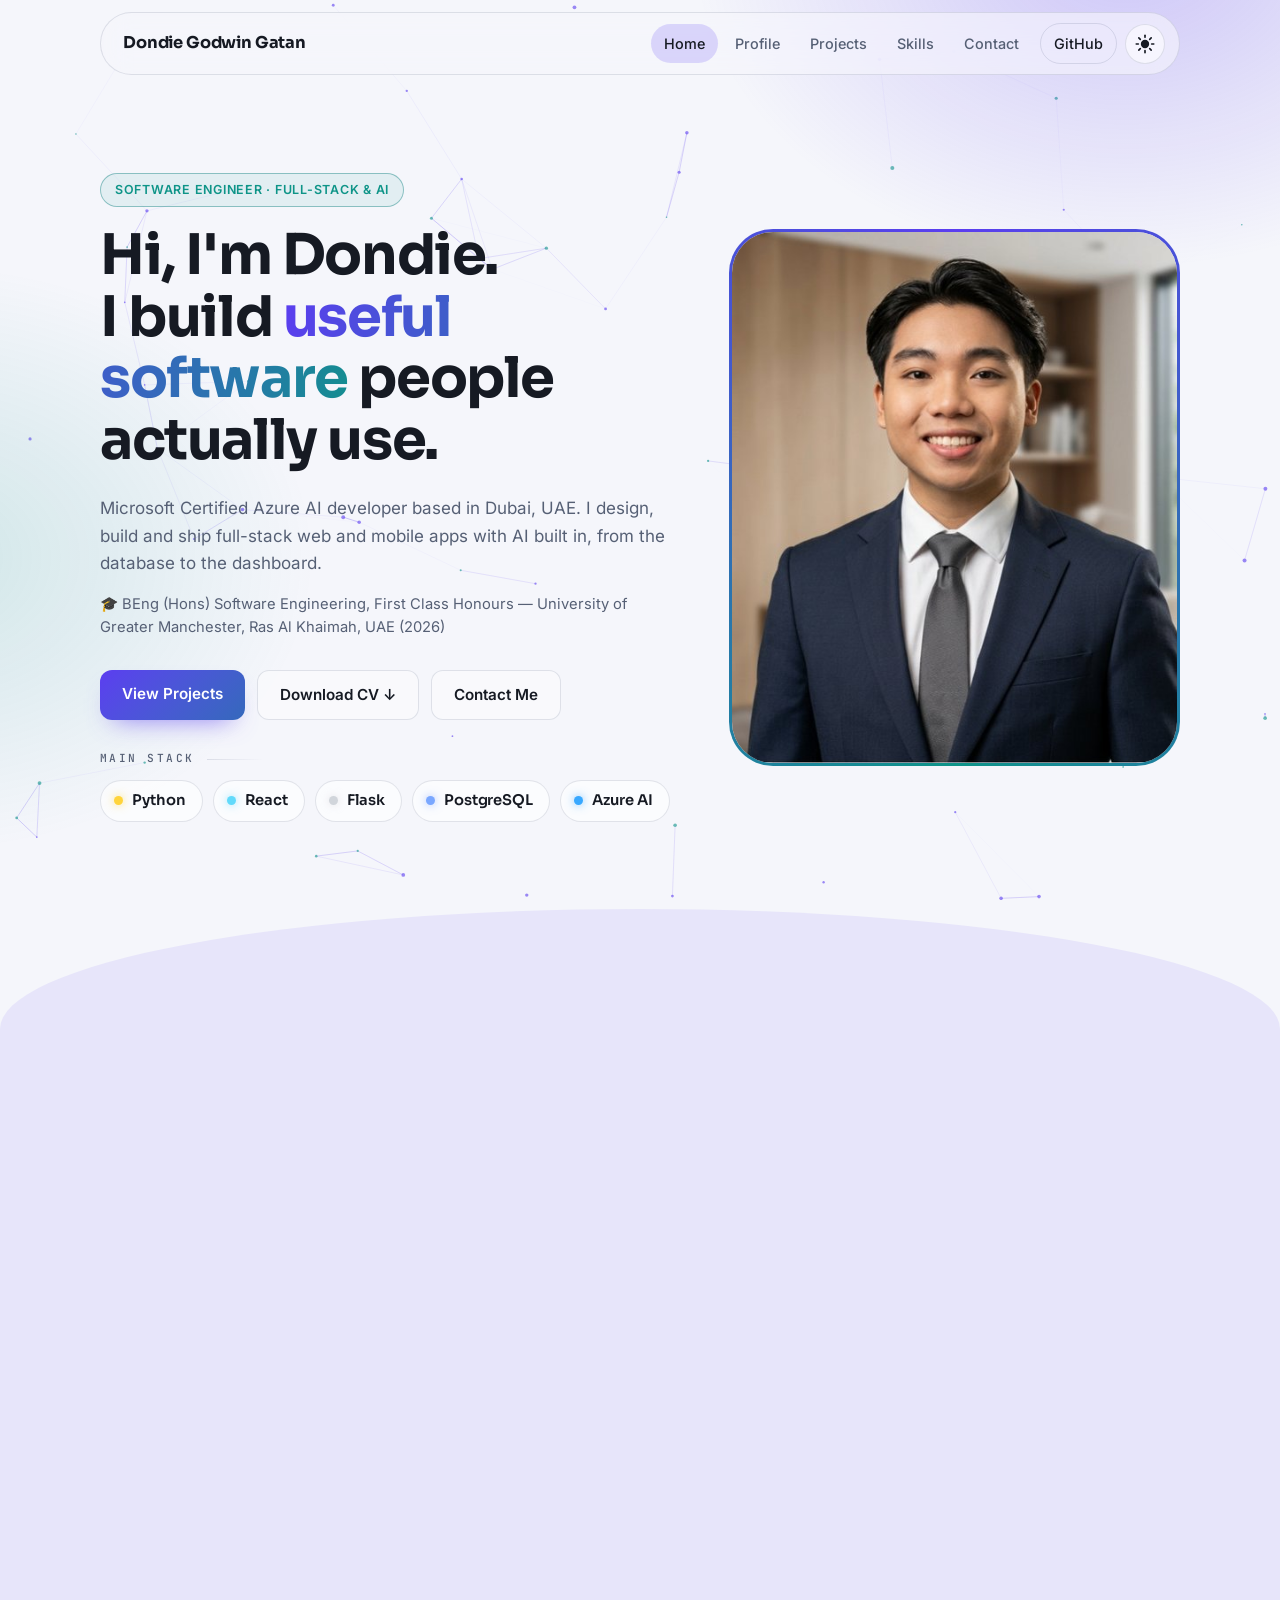
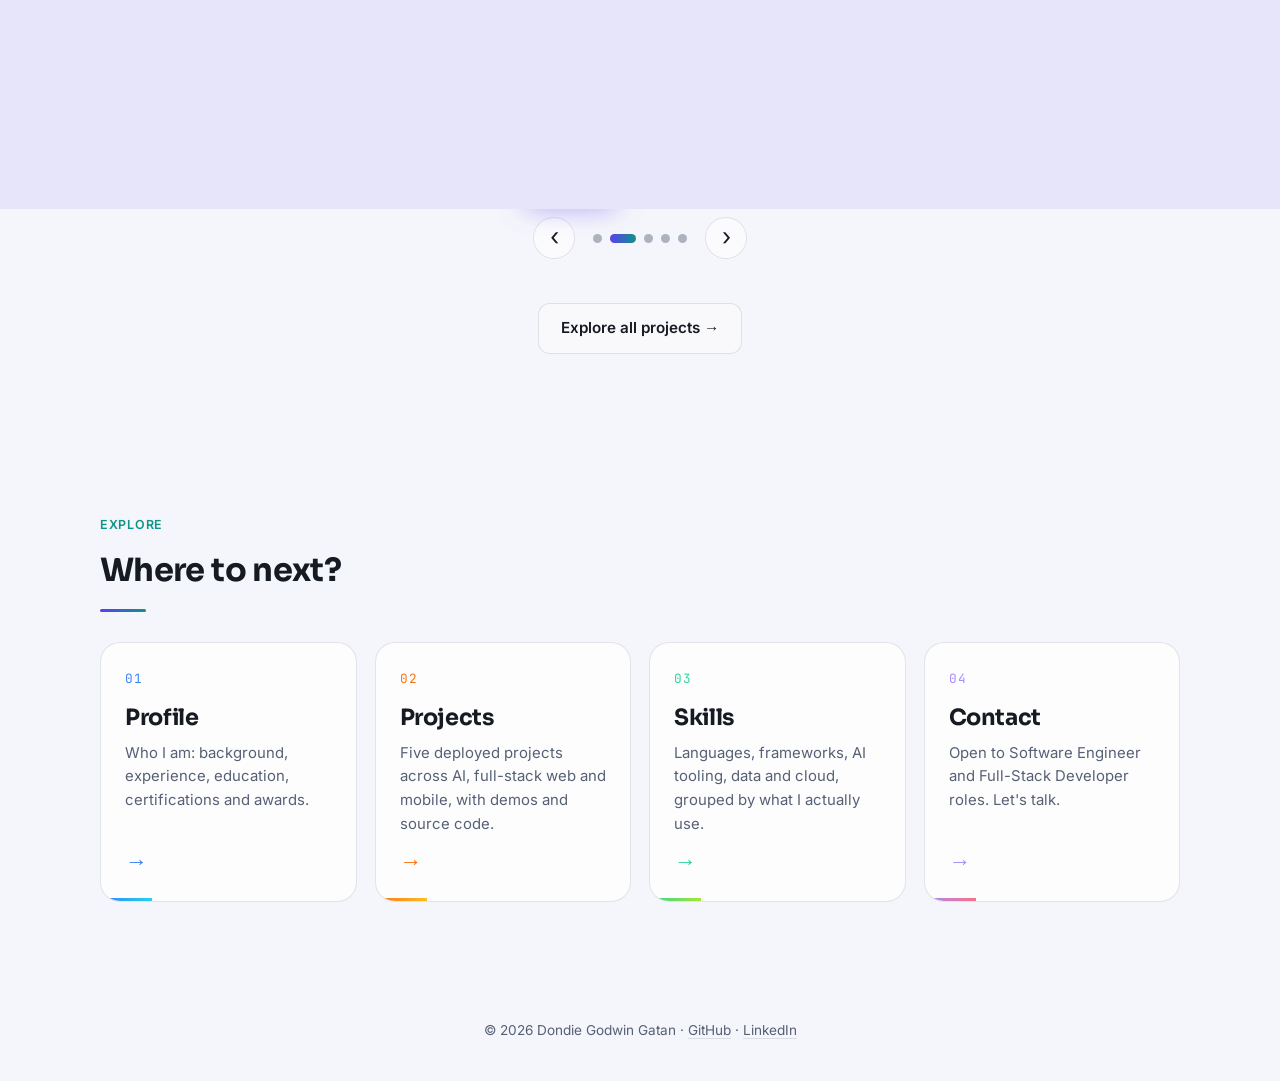
==== commit 62708e9b: "Show the loyalty card and the new Party Cart prices on the Mori Matcha card Add a loyalty card scree" ====
--- a/index.html
+++ b/index.html
@@ -105,7 +105,7 @@
         <a class="slide" href="projects.html#floss-clinic" data-id="floss-clinic" data-title="Floss Clinic" data-sub="Dental clinic platform with real conflict-safe booking, a grounded RAG chatbot and an AI booking assistant" data-live="https://floss-beta.vercel.app" draggable="false" aria-label="Floss Clinic">
           <img class="fimg" src="assets/covers/floss-clinic-760.webp" srcset="assets/covers/floss-clinic-760.webp 760w, assets/covers/floss-clinic.webp 1200w" sizes="(max-width: 640px) 84vw, (max-width: 900px) 520px, 640px" alt="Floss Clinic project cover" width="1200" height="750" draggable="false" loading="eager">
         </a>
-        <a class="slide" href="projects.html#mori-matcha" data-id="mori-matcha" data-title="Mori Matcha" data-sub="Live cafe website with a real ordering backend and a voice-enabled AI assistant" data-live="https://mori-matcha-inky.vercel.app" draggable="false" aria-label="Mori Matcha">
+        <a class="slide" href="projects.html#mori-matcha" data-id="mori-matcha" data-title="Mori Matcha" data-sub="Live cafe website with a real ordering backend, a voice-enabled AI assistant and a digital loyalty card" data-live="https://mori-matcha-inky.vercel.app" draggable="false" aria-label="Mori Matcha">
           <img class="fimg" src="assets/covers/mori-matcha-760.webp" srcset="assets/covers/mori-matcha-760.webp 760w, assets/covers/mori-matcha.webp 1200w" sizes="(max-width: 640px) 84vw, (max-width: 900px) 520px, 640px" alt="Mori Matcha project cover" width="1200" height="750" draggable="false" loading="eager">
         </a>
         <a class="slide" href="projects.html#resume-analyser" data-id="resume-analyser" data-title="Smart Resume Analyser" data-sub="AI-assisted resume scoring, writing tools, and job-matching platform" data-live="https://smart-resume-analyser-z09z.onrender.com" draggable="false" aria-label="Smart Resume Analyser">
